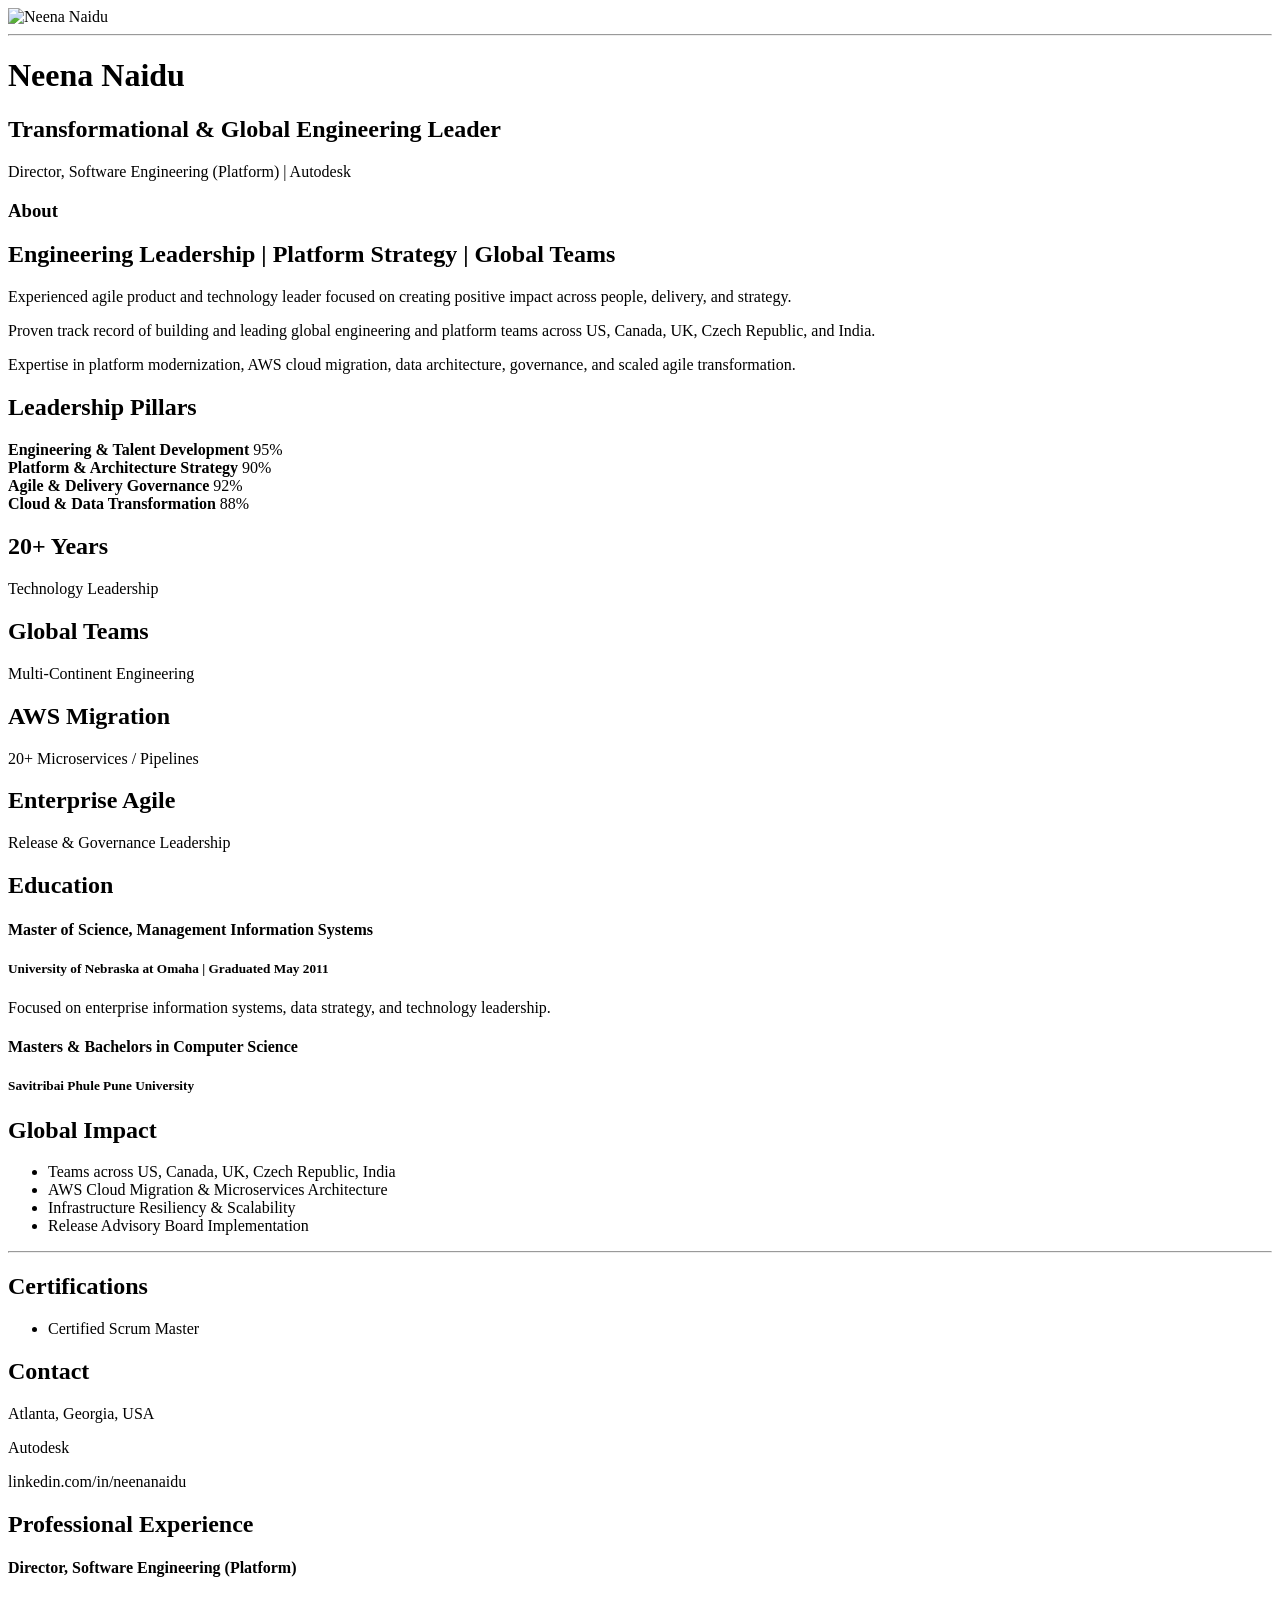
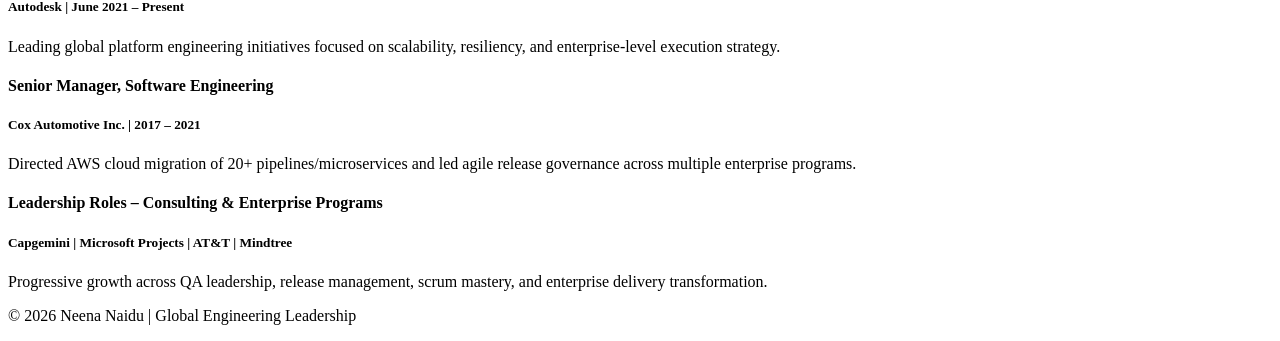
==== index.html @ 9b81325f "Update index.html" ====
<!DOCTYPE html>
<html lang="en">

<head>
    <meta charset="utf-8">
    <title>Neena Naidu | Global Engineering Leader</title>
    <meta http-equiv="X-UA-Compatible" content="IE=Edge">
    <meta name="viewport" content="width=device-width, initial-scale=1">
    <meta name="description" content="Neena Naidu - Transformational & Global Engineering Leader">

    <!-- CSS -->
    <link rel="stylesheet" href="css/bootstrap.min.css">
    <link rel="stylesheet" href="css/font-awesome.min.css">
    <link rel="stylesheet" href="css/templatemo-blue.css">
</head>

<body data-spy="scroll" data-target=".navbar-collapse">

    <!-- Header -->
    <header>
        <div class="container">
            <div class="row">
                <div class="col-md-12 text-center">
                    <img src="images/NeenaNaidu.jpeg" style="width: 20%;" class="img-responsive img-circle tm-border" alt="Neena Naidu">
                    <hr>
                    <h1 class="tm-title bold shadow">Neena Naidu</h1>
                    <h2 class="white bold shadow">Transformational & Global Engineering Leader</h2>
                    <p class="white">Director, Software Engineering (Platform) | Autodesk</p>
                </div>
            </div>
        </div>
    </header>

    <!-- About & Core Strength -->
    <section class="container">
        <div class="row">
            <div class="col-md-6">
                <div class="about">
                    <h3 class="accent">About</h3>
                    <h2>Engineering Leadership | Platform Strategy | Global Teams</h2>
                    <p>Experienced agile product and technology leader focused on creating positive impact across people, delivery, and strategy.</p>
                    <p>Proven track record of building and leading global engineering and platform teams across US, Canada, UK, Czech Republic, and India.</p>
                    <p>Expertise in platform modernization, AWS cloud migration, data architecture, governance, and scaled agile transformation.</p>
                </div>
            </div>

            <div class="col-md-6">
                <div class="skills">
                    <h2 class="white">Leadership Pillars</h2>

                    <strong>Engineering & Talent Development</strong>
                    <span class="pull-right">95%</span>
                    <div class="progress">
                        <div class="progress-bar progress-bar-primary" style="width:95%;"></div>
                    </div>

                    <strong>Platform & Architecture Strategy</strong>
                    <span class="pull-right">90%</span>
                    <div class="progress">
                        <div class="progress-bar progress-bar-primary" style="width:90%;"></div>
                    </div>

                    <strong>Agile & Delivery Governance</strong>
                    <span class="pull-right">92%</span>
                    <div class="progress">
                        <div class="progress-bar progress-bar-primary" style="width:92%;"></div>
                    </div>

                    <strong>Cloud & Data Transformation</strong>
                    <span class="pull-right">88%</span>
                    <div class="progress">
                        <div class="progress-bar progress-bar-primary" style="width:88%;"></div>
                    </div>
                </div>
            </div>
        </div>
    </section>

    <!-- Career Highlights -->
    <section class="container">
        <div class="row text-center">
            <div class="col-md-3">
                <h2 class="white">20+ Years</h2>
                <p>Technology Leadership</p>
            </div>
            <div class="col-md-3">
                <h2 class="white">Global Teams</h2>
                <p>Multi-Continent Engineering</p>
            </div>
            <div class="col-md-3">
                <h2 class="white">AWS Migration</h2>
                <p>20+ Microservices / Pipelines</p>
            </div>
            <div class="col-md-3">
                <h2 class="white">Enterprise Agile</h2>
                <p>Release & Governance Leadership</p>
            </div>
        </div>
    </section>

    <!-- Education & Impact -->
    <section class="container">
        <div class="row">
            <div class="col-md-8">
                <div class="education">
                    <h2 class="white">Education</h2>

                    <div class="education-content">
                        <h4 class="education-title accent">Master of Science, Management Information Systems</h4>
                        <h5>University of Nebraska at Omaha | Graduated May 2011</h5>
                        <p>Focused on enterprise information systems, data strategy, and technology leadership.</p>
                    </div>

                    <div class="education-content">
                        <h4 class="education-title accent">Masters & Bachelors in Computer Science</h4>
                        <h5>Savitribai Phule Pune University</h5>
                    </div>
                </div>
            </div>

            <div class="col-md-4">
                <div class="languages">
                    <h2>Global Impact</h2>
                    <ul>
                        <li>Teams across US, Canada, UK, Czech Republic, India</li>
                        <li>AWS Cloud Migration & Microservices Architecture</li>
                        <li>Infrastructure Resiliency & Scalability</li>
                        <li>Release Advisory Board Implementation</li>
                    </ul>

                    <hr>

                    <h2>Certifications</h2>
                    <ul>
                        <li>Certified Scrum Master</li>
                    </ul>
                </div>
            </div>
        </div>
    </section>

    <!-- Experience -->
    <section class="container">
        <div class="row">
            <div class="col-md-4">
                <div class="contact">
                    <h2>Contact</h2>
                    <p><i class="fa fa-map-marker"></i> Atlanta, Georgia, USA</p>
                    <p><i class="fa fa-building"></i> Autodesk</p>
                    <p><i class="fa fa-linkedin"></i> linkedin.com/in/neenanaidu</p>
                </div>
            </div>

            <div class="col-md-8">
                <div class="experience">
                    <h2 class="white">Professional Experience</h2>

                    <div class="experience-content">
                        <h4 class="accent">Director, Software Engineering (Platform)</h4>
                        <h5>Autodesk | June 2021 – Present</h5>
                        <p>Leading global platform engineering initiatives focused on scalability, resiliency, and enterprise-level execution strategy.</p>
                    </div>

                    <div class="experience-content">
                        <h4 class="accent">Senior Manager, Software Engineering</h4>
                        <h5>Cox Automotive Inc. | 2017 – 2021</h5>
                        <p>Directed AWS cloud migration of 20+ pipelines/microservices and led agile release governance across multiple enterprise programs.</p>
                    </div>

                    <div class="experience-content">
                        <h4 class="accent">Leadership Roles – Consulting & Enterprise Programs</h4>
                        <h5>Capgemini | Microsoft Projects | AT&T | Mindtree</h5>
                        <p>Progressive growth across QA leadership, release management, scrum mastery, and enterprise delivery transformation.</p>
                    </div>
                </div>
            </div>
        </div>
    </section>

    <!-- Footer -->
    <footer>
        <div class="container text-center">
            <p>© 2026 Neena Naidu | Global Engineering Leadership</p>
        </div>
    </footer>

    <!-- JS -->
    <script src="js/jquery.js"></script>
    <script src="js/bootstrap.min.js"></script>
    <script src="js/jquery.backstretch.min.js"></script>
    <script src="js/custom.js"></script>

</body>
<!-- Google tag (gtag.js) -->
<script async src="https://www.googletagmanager.com/gtag/js?id=G-DVEW1611LX"></script>
<script>
  window.dataLayer = window.dataLayer || [];
  function gtag(){dataLayer.push(arguments);}
  gtag('js', new Date());

  gtag('config', 'G-DVEW1611LX');
</script>
</html>
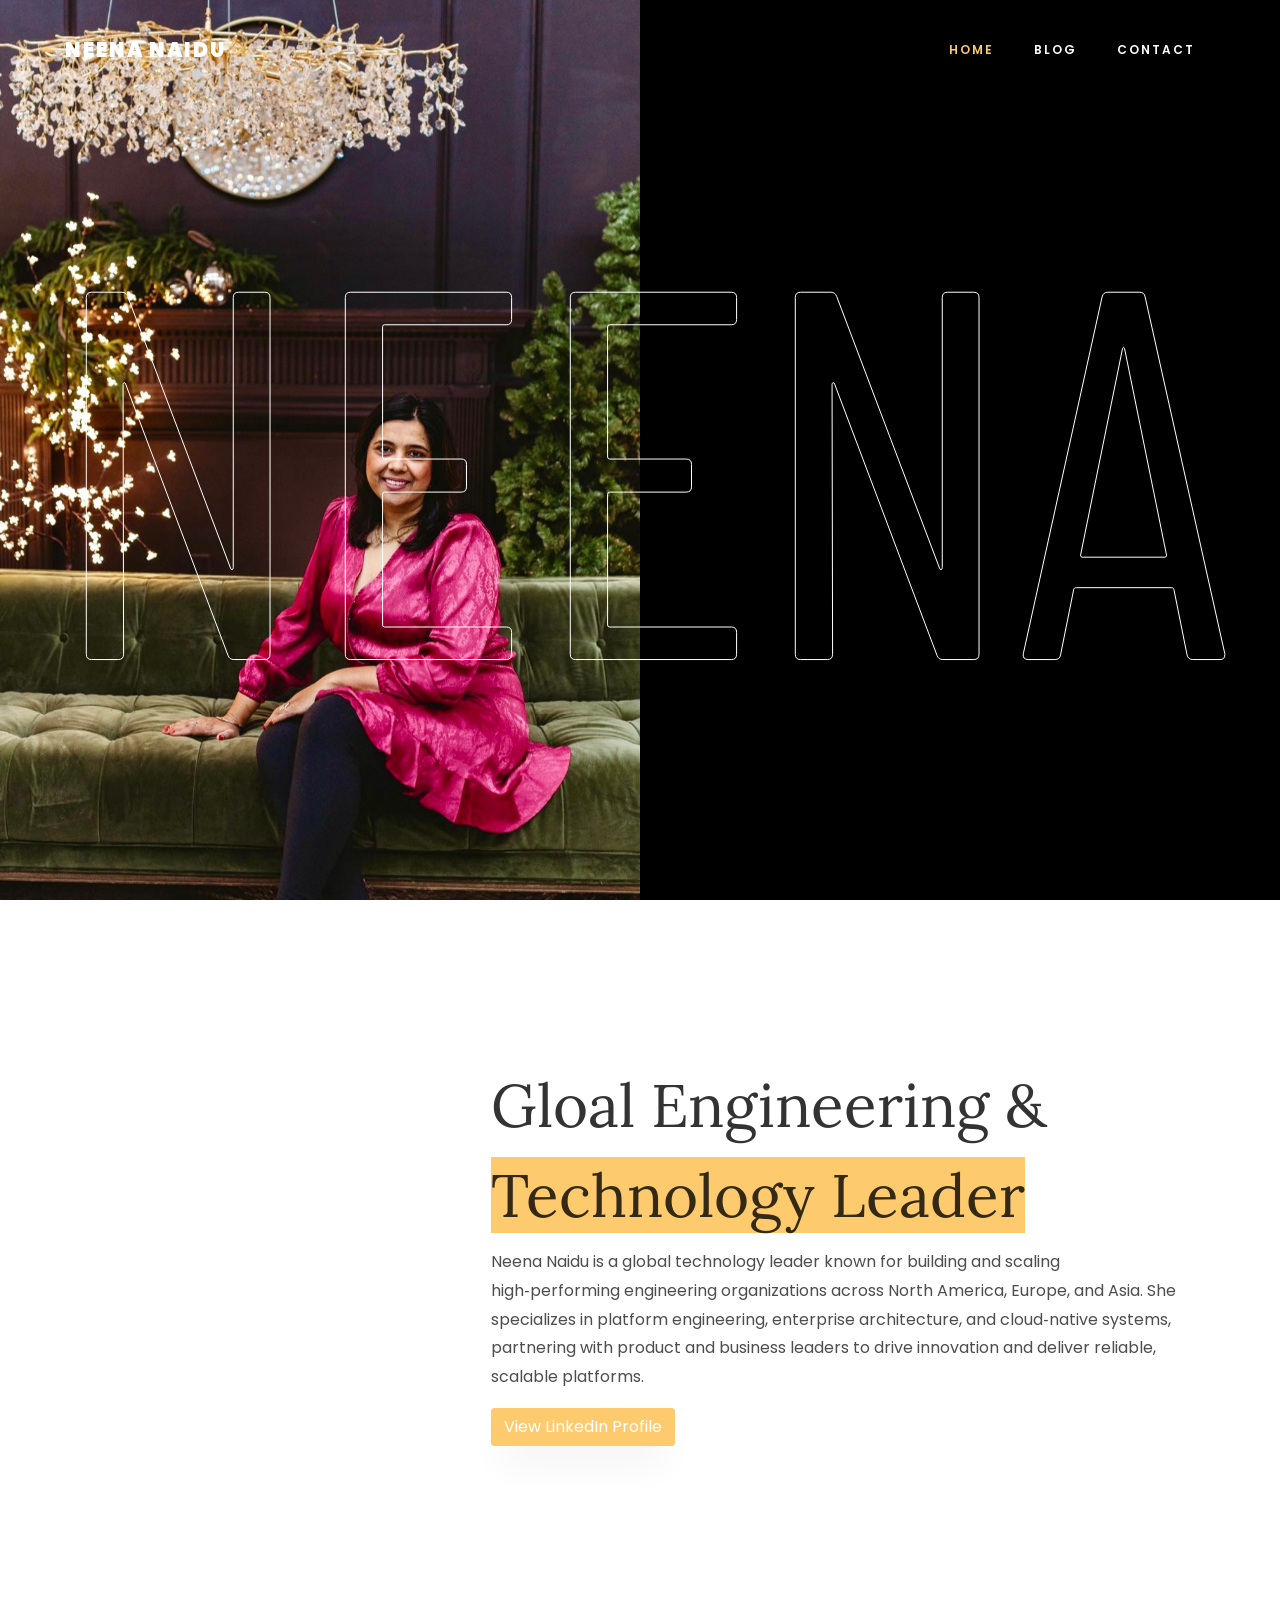
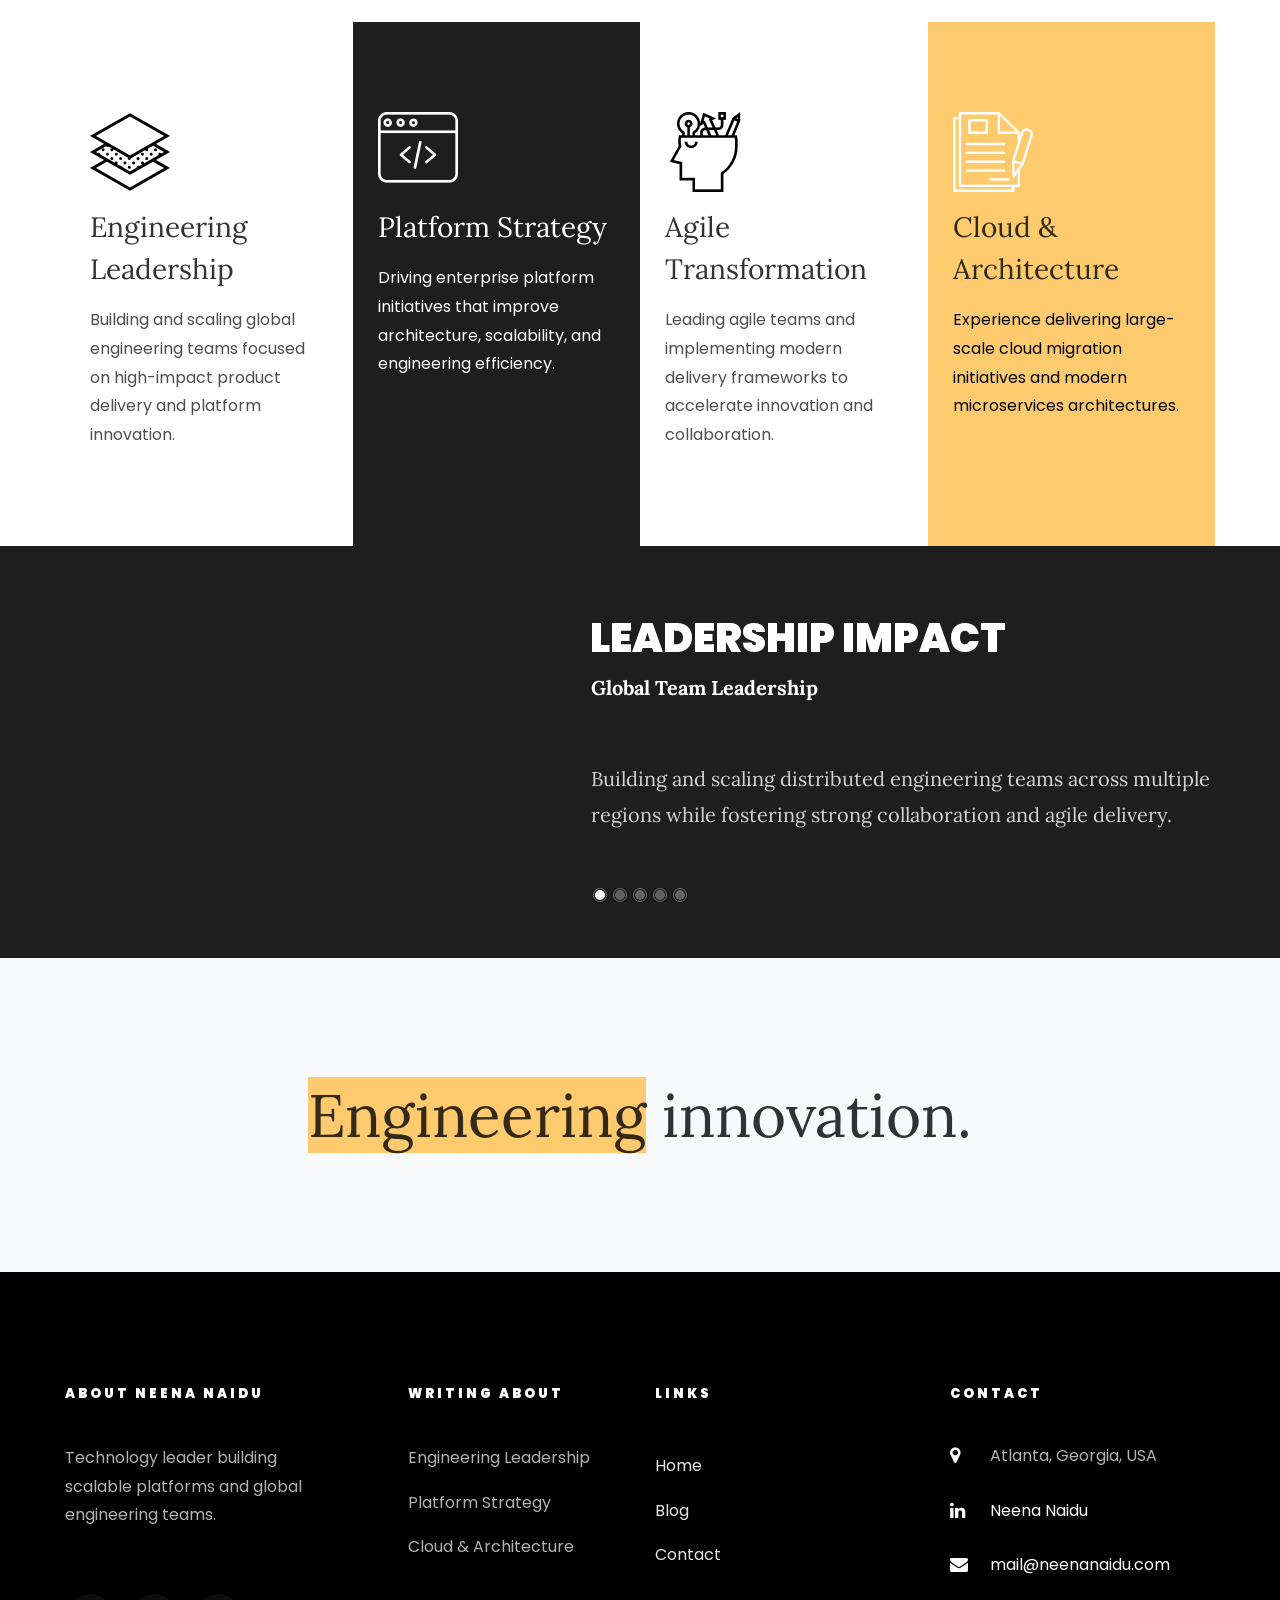
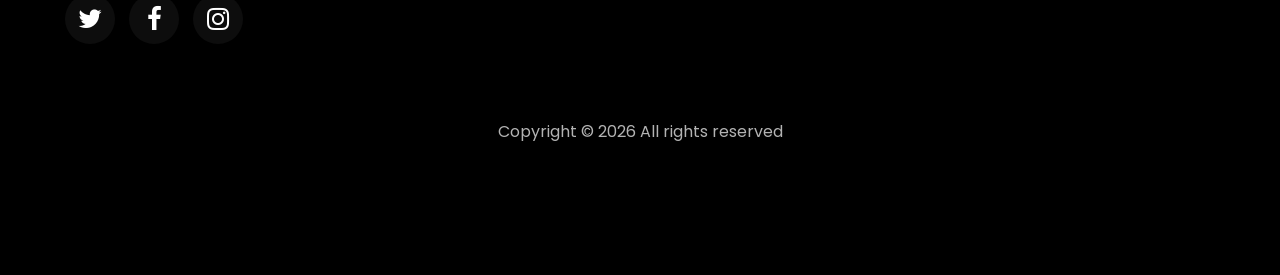
==== commit 7c5b88fd: "Commit" ====
--- a/index.html
+++ b/index.html
@@ -1,203 +1,369 @@
-<!DOCTYPE html>
-<html lang="en">
-
-<head>
-    <meta charset="utf-8">
-    <title>Neena Naidu | Global Engineering Leader</title>
-    <meta http-equiv="X-UA-Compatible" content="IE=Edge">
-    <meta name="viewport" content="width=device-width, initial-scale=1">
-    <meta name="description" content="Neena Naidu - Transformational & Global Engineering Leader">
-
-    <!-- CSS -->
-    <link rel="stylesheet" href="css/bootstrap.min.css">
-    <link rel="stylesheet" href="css/font-awesome.min.css">
-    <link rel="stylesheet" href="css/templatemo-blue.css">
-</head>
-
-<body data-spy="scroll" data-target=".navbar-collapse">
-
-    <!-- Header -->
-    <header>
-        <div class="container">
-            <div class="row">
-                <div class="col-md-12 text-center">
-                    <img src="images/NeenaNaidu.jpeg" style="width: 20%;" class="img-responsive img-circle tm-border" alt="Neena Naidu">
-                    <hr>
-                    <h1 class="tm-title bold shadow">Neena Naidu</h1>
-                    <h2 class="white bold shadow">Transformational & Global Engineering Leader</h2>
-                    <p class="white">Director, Software Engineering (Platform) | Autodesk</p>
-                </div>
-            </div>
-        </div>
-    </header>
-
-    <!-- About & Core Strength -->
-    <section class="container">
-        <div class="row">
-            <div class="col-md-6">
-                <div class="about">
-                    <h3 class="accent">About</h3>
-                    <h2>Engineering Leadership | Platform Strategy | Global Teams</h2>
-                    <p>Experienced agile product and technology leader focused on creating positive impact across people, delivery, and strategy.</p>
-                    <p>Proven track record of building and leading global engineering and platform teams across US, Canada, UK, Czech Republic, and India.</p>
-                    <p>Expertise in platform modernization, AWS cloud migration, data architecture, governance, and scaled agile transformation.</p>
-                </div>
-            </div>
-
-            <div class="col-md-6">
-                <div class="skills">
-                    <h2 class="white">Leadership Pillars</h2>
-
-                    <strong>Engineering & Talent Development</strong>
-                    <span class="pull-right">95%</span>
-                    <div class="progress">
-                        <div class="progress-bar progress-bar-primary" style="width:95%;"></div>
-                    </div>
-
-                    <strong>Platform & Architecture Strategy</strong>
-                    <span class="pull-right">90%</span>
-                    <div class="progress">
-                        <div class="progress-bar progress-bar-primary" style="width:90%;"></div>
-                    </div>
-
-                    <strong>Agile & Delivery Governance</strong>
-                    <span class="pull-right">92%</span>
-                    <div class="progress">
-                        <div class="progress-bar progress-bar-primary" style="width:92%;"></div>
-                    </div>
-
-                    <strong>Cloud & Data Transformation</strong>
-                    <span class="pull-right">88%</span>
-                    <div class="progress">
-                        <div class="progress-bar progress-bar-primary" style="width:88%;"></div>
-                    </div>
-                </div>
-            </div>
-        </div>
-    </section>
-
-    <!-- Career Highlights -->
-    <section class="container">
-        <div class="row text-center">
-            <div class="col-md-3">
-                <h2 class="white">20+ Years</h2>
-                <p>Technology Leadership</p>
-            </div>
-            <div class="col-md-3">
-                <h2 class="white">Global Teams</h2>
-                <p>Multi-Continent Engineering</p>
-            </div>
-            <div class="col-md-3">
-                <h2 class="white">AWS Migration</h2>
-                <p>20+ Microservices / Pipelines</p>
-            </div>
-            <div class="col-md-3">
-                <h2 class="white">Enterprise Agile</h2>
-                <p>Release & Governance Leadership</p>
-            </div>
-        </div>
-    </section>
-
-    <!-- Education & Impact -->
-    <section class="container">
-        <div class="row">
-            <div class="col-md-8">
-                <div class="education">
-                    <h2 class="white">Education</h2>
-
-                    <div class="education-content">
-                        <h4 class="education-title accent">Master of Science, Management Information Systems</h4>
-                        <h5>University of Nebraska at Omaha | Graduated May 2011</h5>
-                        <p>Focused on enterprise information systems, data strategy, and technology leadership.</p>
-                    </div>
-
-                    <div class="education-content">
-                        <h4 class="education-title accent">Masters & Bachelors in Computer Science</h4>
-                        <h5>Savitribai Phule Pune University</h5>
-                    </div>
-                </div>
-            </div>
-
-            <div class="col-md-4">
-                <div class="languages">
-                    <h2>Global Impact</h2>
-                    <ul>
-                        <li>Teams across US, Canada, UK, Czech Republic, India</li>
-                        <li>AWS Cloud Migration & Microservices Architecture</li>
-                        <li>Infrastructure Resiliency & Scalability</li>
-                        <li>Release Advisory Board Implementation</li>
-                    </ul>
-
-                    <hr>
-
-                    <h2>Certifications</h2>
-                    <ul>
-                        <li>Certified Scrum Master</li>
-                    </ul>
-                </div>
-            </div>
-        </div>
-    </section>
-
-    <!-- Experience -->
-    <section class="container">
-        <div class="row">
-            <div class="col-md-4">
-                <div class="contact">
-                    <h2>Contact</h2>
-                    <p><i class="fa fa-map-marker"></i> Atlanta, Georgia, USA</p>
-                    <p><i class="fa fa-building"></i> Autodesk</p>
-                    <p><i class="fa fa-linkedin"></i> linkedin.com/in/neenanaidu</p>
-                </div>
-            </div>
-
-            <div class="col-md-8">
-                <div class="experience">
-                    <h2 class="white">Professional Experience</h2>
-
-                    <div class="experience-content">
-                        <h4 class="accent">Director, Software Engineering (Platform)</h4>
-                        <h5>Autodesk | June 2021 – Present</h5>
-                        <p>Leading global platform engineering initiatives focused on scalability, resiliency, and enterprise-level execution strategy.</p>
-                    </div>
-
-                    <div class="experience-content">
-                        <h4 class="accent">Senior Manager, Software Engineering</h4>
-                        <h5>Cox Automotive Inc. | 2017 – 2021</h5>
-                        <p>Directed AWS cloud migration of 20+ pipelines/microservices and led agile release governance across multiple enterprise programs.</p>
-                    </div>
-
-                    <div class="experience-content">
-                        <h4 class="accent">Leadership Roles – Consulting & Enterprise Programs</h4>
-                        <h5>Capgemini | Microsoft Projects | AT&T | Mindtree</h5>
-                        <p>Progressive growth across QA leadership, release management, scrum mastery, and enterprise delivery transformation.</p>
-                    </div>
-                </div>
-            </div>
-        </div>
-    </section>
-
-    <!-- Footer -->
-    <footer>
-        <div class="container text-center">
-            <p>© 2026 Neena Naidu | Global Engineering Leadership</p>
-        </div>
-    </footer>
-
-    <!-- JS -->
-    <script src="js/jquery.js"></script>
-    <script src="js/bootstrap.min.js"></script>
-    <script src="js/jquery.backstretch.min.js"></script>
-    <script src="js/custom.js"></script>
-
-</body>
-<!-- Google tag (gtag.js) -->
-<script async src="https://www.googletagmanager.com/gtag/js?id=G-DVEW1611LX"></script>
-<script>
-  window.dataLayer = window.dataLayer || [];
-  function gtag(){dataLayer.push(arguments);}
-  gtag('js', new Date());
-
-  gtag('config', 'G-DVEW1611LX');
-</script>
+<!DOCTYPE html>
+<html lang="en">
+
+<head>
+	<title>Neena Naidu | Global Engineering Leader</title>
+	<meta charset="utf-8">
+	<meta name="viewport" content="width=device-width, initial-scale=1, shrink-to-fit=no">
+
+	<link href="https://fonts.googleapis.com/css?family=Poppins:100,200,300,400,500,600,700,800,900" rel="stylesheet">
+	<link href="https://fonts.googleapis.com/css?family=Barlow+Condensed:900&display=swap" rel="stylesheet">
+	<link href="https://fonts.googleapis.com/css?family=Lora:400,400i,700,700i&display=swap" rel="stylesheet">
+
+	<link rel="stylesheet" href="css/open-iconic-bootstrap.min.css">
+	<link rel="stylesheet" href="css/animate.css">
+
+	<link rel="stylesheet" href="css/owl.carousel.min.css">
+	<link rel="stylesheet" href="css/owl.theme.default.min.css">
+	<link rel="stylesheet" href="css/magnific-popup.css">
+
+	<link rel="stylesheet" href="css/aos.css">
+
+	<link rel="stylesheet" href="css/ionicons.min.css">
+
+	<link rel="stylesheet" href="css/bootstrap-datepicker.css">
+	<link rel="stylesheet" href="css/jquery.timepicker.css">
+
+
+	<link rel="stylesheet" href="css/flaticon.css">
+	<link rel="stylesheet" href="css/icomoon.css">
+	<link rel="stylesheet" href="css/style.css">
+</head>
+
+<body>
+	<nav class="navbar navbar-expand-lg navbar-dark ftco_navbar bg-dark ftco-navbar-light" id="ftco-navbar">
+		<div class="container">
+			<a class="navbar-brand" href="index.html">Neena Naidu</a>
+			<button class="navbar-toggler" type="button" data-toggle="collapse" data-target="#ftco-nav"
+				aria-controls="ftco-nav" aria-expanded="false" aria-label="Toggle navigation">
+				<span class="oi oi-menu"></span> Menu
+			</button>
+
+			<div class="collapse navbar-collapse" id="ftco-nav">
+				<ul class="navbar-nav ml-auto">
+					<li class="nav-item active"><a href="index.html" class="nav-link">Home</a></li>
+					<li class="nav-item"><a href="blog.html" class="nav-link">Blog</a></li>
+					<li class="nav-item"><a href="contact.html" class="nav-link">Contact</a></li>
+				</ul>
+			</div>
+		</div>
+	</nav>
+	<!-- END nav -->
+
+
+	 <section id="home-section" class="hero">
+    	<h1 class="vr text-center">Neena</h1>
+		  <div class="js-fullheight home-wrap d-flex">
+		  	<div class="half order-md-last"></div>
+		  	<div class="half">
+			  	<div class="home-slider owl-carousel">
+			      <div class="slider-item js-fullheight">
+			      	<div class="overlay"></div>
+			        <div class="container-fluid p-0">
+			          <div class="row d-md-flex no-gutters slider-text js-fullheight align-items-center justify-content-end" data-scrollax-parent="true">
+			          	<div class="one-third img js-fullheight" style="background-image:url(images/bg_1.jpg);">
+			          	</div>
+			        	</div>
+			        </div>
+			      </div>
+
+			      <div class="slider-item js-fullheight">
+			      	<div class="overlay"></div>
+			        <div class="container-fluid p-0">
+			          <div class="row d-flex no-gutters slider-text js-fullheight align-items-center justify-content-end" data-scrollax-parent="true">
+			          	<div class="one-third img js-fullheight" style="background-image:url(images/bg_2.jpg);">
+			          		<div class="overlay"></div>
+			          	</div>
+			        	</div>
+			        </div>
+			      </div>
+			    </div>
+			  </div>
+	    </div>
+    </section>
+
+
+
+	<section class="ftco-section ftco-intro">
+		<div class="container">
+			<div class="row justify-content-end">
+				<div class="col-md-4 d-flex">
+					<div class="img" style="background-image: url('images/bg_2.jpg')"></div>
+				</div>
+				<div class="col-md-8 py-md-5 pt-4 p-md-5">
+					<h2>Gloal Engineering &amp;<span> Technology Leader</span></h2>
+					<p>Neena Naidu is a global technology leader known for building and scaling high‑performing
+						engineering organizations across North America, Europe, and Asia. She specializes in platform
+						engineering, enterprise architecture, and cloud‑native systems, partnering with product and
+						business leaders to drive innovation and deliver reliable, scalable platforms.</p>
+					<p><a href="https://www.linkedin.com/in/neena-naidu" target="_blank" class="btn btn-primary">View
+							LinkedIn Profile</a></p>
+				</div>
+			</div>
+		</div>
+	</section>
+
+	<section class="services-section py-5 py-md-0">
+		<div class="container">
+			<div class="row no-gutters d-flex">
+				<div class="col-md-6 col-lg-3 d-flex align-self-stretch ftco-animate">
+					<div class="media block-6 services d-block">
+						<div class="icon"><span class="flaticon-layers"></span></div>
+						<div class="media-body">
+							<h3 class="heading mb-3">Engineering Leadership</h3>
+							<p>
+								Building and scaling global engineering teams focused on high-impact
+								product delivery and platform innovation.
+							</p>
+						</div>
+					</div>
+				</div>
+				<div class="col-md-6 col-lg-3 d-flex align-self-stretch ftco-animate">
+					<div class="media block-6 services active d-block">
+						<div class="icon"><span class="flaticon-web-programming"></span></div>
+						<div class="media-body">
+							<h3 class="heading mb-3">Platform Strategy</h3>
+							<p>
+								Driving enterprise platform initiatives that improve architecture,
+								scalability, and engineering efficiency.
+							</p>
+						</div>
+					</div>
+				</div>
+				<div class="col-md-6 col-lg-3 d-flex align-self-stretch ftco-animate">
+					<div class="media block-6 services d-block">
+						<div class="icon"><span class="flaticon-idea"></span></div>
+						<div class="media-body">
+							<h3 class="heading mb-3">Agile Transformation</h3>
+							<p>
+								Leading agile teams and implementing modern delivery frameworks
+								to accelerate innovation and collaboration.
+							</p>
+						</div>
+					</div>
+				</div>
+				<div class="col-md-6 col-lg-3 d-flex align-self-stretch ftco-animate">
+					<div class="media block-6 services active-2 d-block">
+						<div class="icon"><span class="flaticon-contract"></span></div>
+						<div class="media-body">
+							<h3 class="heading mb-3">Cloud & Architecture</h3>
+							<p>
+								Experience delivering large-scale cloud migration initiatives and
+								modern microservices architectures.
+							</p>
+						</div>
+					</div>
+				</div>
+			</div>
+		</div>
+	</section>
+
+	<section class="testimony-section">
+		<div class="container">
+			<div class="row ftco-animate justify-content-center">
+				<div class="col-md-5 d-flex">
+					<div class="testimony-img" style="background-image: url(images/bg_2.jpg);"></div>
+				</div>
+				<div class="col-md-7 py-5 pl-md-5">
+					<div class="heading-section heading-section-white pt-4 ftco-animate">
+						<h2 class="mb-0">Leadership Impact</h2>
+					</div>
+					<div class="carousel-testimony owl-carousel ftco-owl">
+						<div class="item">
+							<div class="testimony-wrap pb-4">
+								<div class="d-flex">
+									<p style="padding-top: 2%;" class="name">Global Team Leadership</p>
+								</div>
+								<div class="text">
+									<p class="mb-4">Building and scaling distributed engineering teams across multiple
+										regions while fostering strong collaboration and agile delivery.
+									</p>
+								</div>
+							</div>
+						</div>
+						<div class="item">
+							<div class="testimony-wrap pb-4">
+								<div class="testimony-wrap pb-4">
+									<div class="d-flex">
+										<p style="padding-top: 2%;" class="name">Cloud & Platform Modernization</p>
+									</div>
+									<div class="text">
+										<p class="mb-4">Leading cloud migration and microservices initiatives that
+											improve scalability, resilience, and engineering efficiency.
+										</p>
+									</div>
+								</div>
+							</div>
+						</div>
+						<div class="item">
+							<div class="testimony-wrap pb-4">
+								<div class="testimony-wrap pb-4">
+									<div class="d-flex">
+										<p style="padding-top: 2%;" class="name">Engineering Process Transformation
+										</p>
+									</div>
+									<div class="text">
+										<p class="mb-4">Implementing modern delivery practices and operational
+											improvements that enhance release reliability and team productivity.
+
+
+										</p>
+									</div>
+								</div>
+							</div>
+						</div>
+						<div class="item">
+							<div class="testimony-wrap pb-4">
+								<div class="testimony-wrap pb-4">
+									<div class="d-flex">
+										<p style="padding-top: 2%;" class="name">Global Team Leadership</p>
+									</div>
+									<div class="text">
+										<p class="mb-4">Building and scaling distributed engineering teams across
+											multiple
+											regions while fostering strong collaboration and agile delivery.
+										</p>
+									</div>
+								</div>
+							</div>
+						</div>
+						<div class="item">
+							<div class="testimony-wrap pb-4">
+								<div class="testimony-wrap pb-4">
+									<div class="d-flex">
+										<p style="padding-top: 2%;" class="name">Mentorship & Talent Development
+										</p>
+									</div>
+									<div class="text">
+										<p class="mb-4">Growing engineering leaders and creating communities of practice
+											that strengthen collaboration and knowledge sharing.
+
+
+										</p>
+									</div>
+								</div>
+							</div>
+						</div>
+					</div>
+				</div>
+			</div>
+		</div>
+	</section>
+
+	<section class="ftco-section ftco-intro bg-light">
+		<div class="container">
+			<div class="row justify-content-center">
+				<div class="col-md-10 text-center">
+					<h2 class="mb-0 font-primary"><span class="number">Engineering</span> innovation.</h2>
+				</div>
+			</div>
+		</div>
+	</section>
+	 <footer class="ftco-footer ftco-section">
+    <div class="container">
+      <div class="row mb-5">
+        <div class="col-md">
+          <div class="ftco-footer-widget mb-4">
+            <h2 class="ftco-heading-2">About Neena Naidu</h2>
+            <p>
+              Technology leader building scalable platforms and global engineering teams.
+
+            </p>
+            <ul class="ftco-footer-social list-unstyled float-md-left float-lft mt-5">
+              <li class="ftco-animate"><a href="https://twitter.com/neenanaidu" target="_blank" rel="noopener"
+                  aria-label="Twitter profile"><span class="icon-twitter"></span></a>
+              </li>
+              <li class="ftco-animate"><a href="https://www.facebook.com/NeensNaidu" target="_blank" rel="noopener"
+                  aria-label="Facebook profile"><span class="icon-facebook"></span></a></li>
+              <li class="ftco-animate"><a href="https://www.instagram.com/NeensNaidu/" target="_blank" rel="noopener"
+                  aria-label="Instagram profile"><span class="icon-instagram">
+                  </span></a></li>
+            </ul>
+          </div>
+        </div>
+        <div class="col-md">
+          <div class="ftco-footer-widget mb-4 ml-md-5">
+            <h2 class="ftco-heading-2">Writing About</h2>
+            <ul class="list-unstyled">
+              <li>
+                <p>Engineering Leadership</p>
+              </li>
+              <li>
+                <p>Platform Strategy</p>
+              </li>
+              <li>
+                <p>Cloud & Architecture</p>
+              </li>
+            </ul>
+          </div>
+        </div>
+
+        <div class="col-md">
+          <div class="ftco-footer-widget mb-4">
+            <h2 class="ftco-heading-2">Links</h2>
+            <ul class="list-unstyled">
+              <li><a href="index.html" class="py-2 d-block">Home</a></li>
+              <li><a href="blog.html" class="py-2 d-block">Blog</a></li>
+              <li><a href="contact.html" class="py-2 d-block">Contact</a></li>
+            </ul>
+          </div>
+        </div>
+
+        <div class="col-md">
+          <div class="ftco-footer-widget mb-4">
+            <h2 class="ftco-heading-2">Contact</h2>
+            <div class="block-23 mb-3">
+              <ul>
+                <li><span class="icon icon-map-marker"></span>
+                  <address class="text">
+                    <p>Atlanta, Georgia,
+                      USA</p>
+                  </address>
+                </li>
+                <li><a href="https://www.linkedin.com/in/neenanaidu/" target="_blank" rel="noopener"><span
+                      class="icon icon-linkedin"></span><span class="text">Neena
+                      Naidu</span></a></li>
+                <li><a href="mailto:mail@neenanaidu.com"><span class="icon icon-envelope"></span><span
+                      class="text">mail@neenanaidu.com</span></a></li>
+              </ul>
+            </div>
+          </div>
+        </div>
+      </div>
+      <div class="row">
+        <div class="col-md-12 text-center">
+
+          <p>
+            Copyright &copy;
+            <script>document.write(new Date().getFullYear());</script> All rights reserved
+          </p>
+        </div>
+      </div>
+    </div>
+  </footer>
+
+	<!-- loader -->
+	<div id="ftco-loader" class="show fullscreen"><svg class="circular" width="48px" height="48px">
+			<circle class="path-bg" cx="24" cy="24" r="22" fill="none" stroke-width="4" stroke="#eeeeee" />
+			<circle class="path" cx="24" cy="24" r="22" fill="none" stroke-width="4" stroke-miterlimit="10"
+				stroke="#F96D00" />
+		</svg></div>
+
+
+	<script src="js/jquery.min.js"></script>
+	<script src="js/jquery-migrate-3.0.1.min.js"></script>
+	<script src="js/popper.min.js"></script>
+	<script src="js/bootstrap.min.js"></script>
+	<script src="js/jquery.easing.1.3.js"></script>
+	<script src="js/jquery.waypoints.min.js"></script>
+	<script src="js/jquery.stellar.min.js"></script>
+	<script src="js/owl.carousel.min.js"></script>
+	<script src="js/jquery.magnific-popup.min.js"></script>
+	<script src="js/aos.js"></script>
+	<script src="js/jquery.animateNumber.min.js"></script>
+	<script src="js/scrollax.min.js"></script>
+	<script src="js/main.js"></script>
+
+</body>
+
 </html>
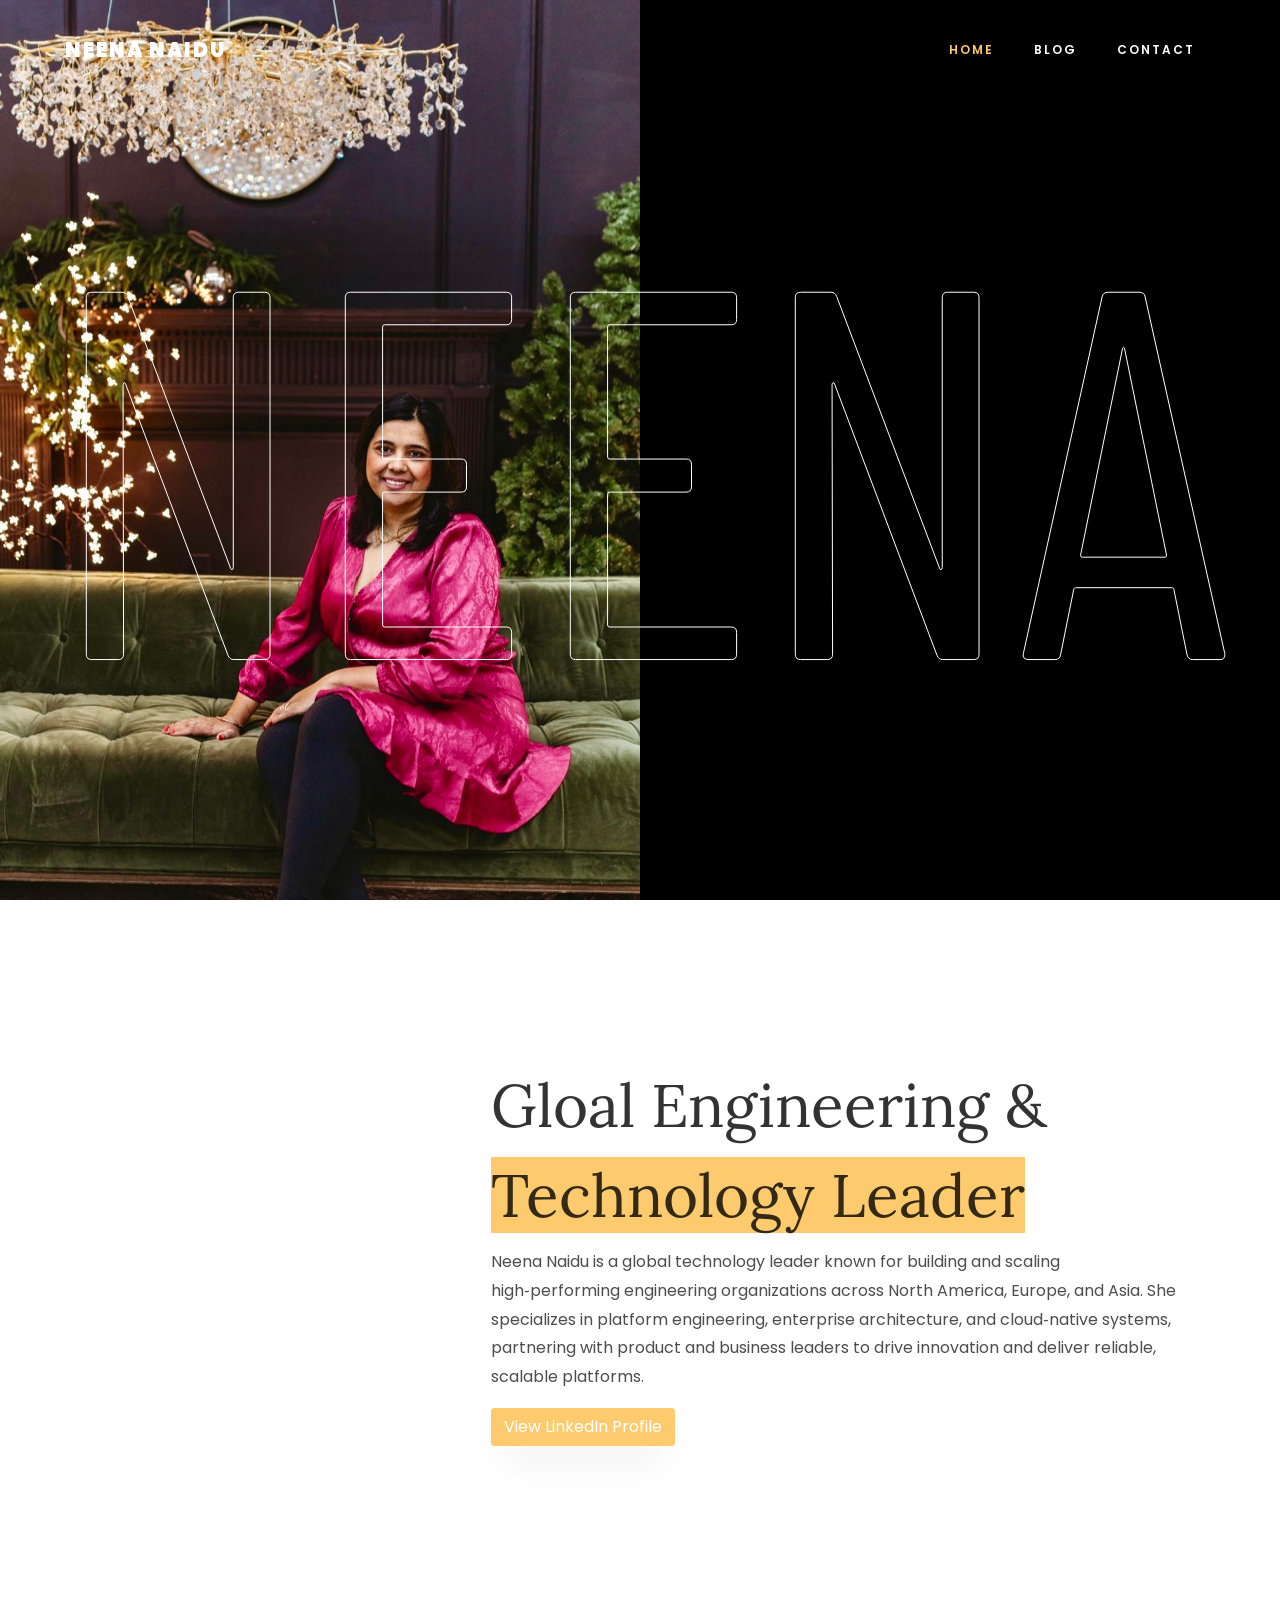
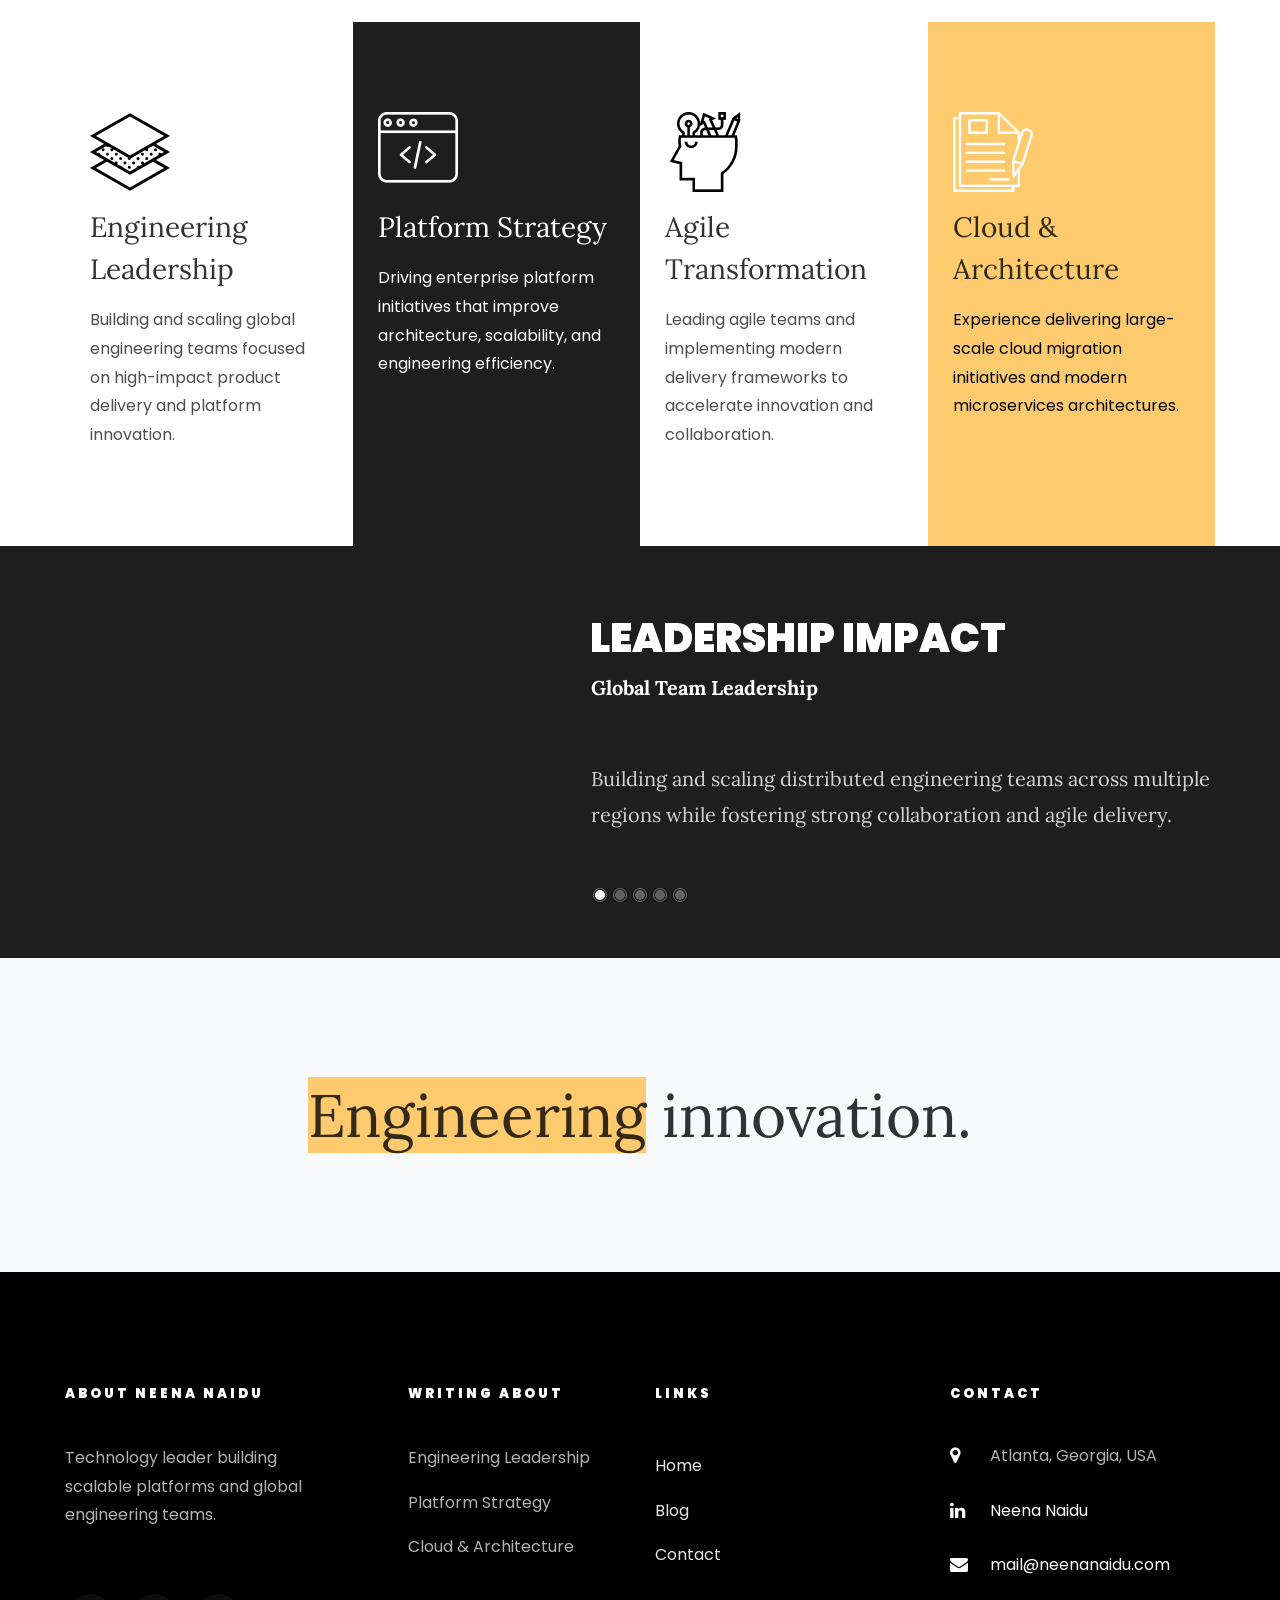
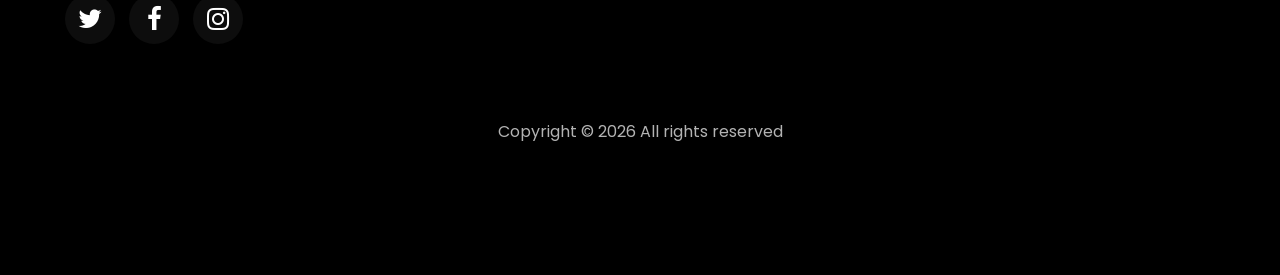
==== commit 678dbb96: "Commit" ====
--- a/index.html
+++ b/index.html
@@ -5,6 +5,51 @@
 	<title>Neena Naidu | Global Engineering Leader</title>
 	<meta charset="utf-8">
 	<meta name="viewport" content="width=device-width, initial-scale=1, shrink-to-fit=no">
+
+	<!-- SEO Meta Tags -->
+	<meta name="description"
+		content="Discover the professional journey of Neena Naidu, a global engineering leader driving innovation, building high-performing tech teams, and creating scalable solutions across industries. Stay updated on her insights, projects, and leadership impact.">
+	<meta name="keywords"
+		content="Neena Naidu, Engineering Leadership, Technology Executive, Global Tech Platforms, Innovation, Software Engineering, Product Development, Strategic Leadership, Tech Insights, Women in Tech, Engineering Strategy">
+	<meta name="author" content="Neena Naidu">
+
+	<!-- Open Graph Meta Tags (For Facebook, LinkedIn, etc.) -->
+	<meta property="og:title" content="Neena Naidu - Global Engineering Leader">
+	<meta property="og:description"
+		content="Follow Neena Naidu to explore her leadership in technology, innovative projects, and insights from a global engineering perspective.">
+	<meta property="og:image" content="https://www.neenanaidu.com/images/cover.png">
+	<meta property="og:image:width" content="1200">
+	<meta property="og:image:height" content="630">
+	<meta property="og:type" content="website">
+	<meta property="og:url" content="https://www.neenanaidu.com">
+	<meta property="og:site_name" content="Neena Naidu">
+	<meta property="og:locale" content="en_US">
+
+	<!-- Twitter Meta Tags -->
+	<meta name="twitter:card" content="summary_large_image">
+	<meta name="twitter:title" content="Neena Naidu - Global Engineering Leader">
+	<meta name="twitter:description"
+		content="Stay updated with Neena Naidu's insights, global tech leadership, and innovations shaping the future of engineering.">
+	<meta name="twitter:image" content="https://www.neenanaidu.com/images/cover.png">
+
+	<!-- Robots Meta Tag -->
+	<meta name="robots" content="index, follow">
+
+	<!-- Browser Theme Color -->
+	<meta name="theme-color" content="#0A0A0A">
+
+	<!-- Favicon -->
+	<link rel="icon" type="image/png" href="/favicon-96x96.png" sizes="96x96" />
+	<link rel="icon" type="image/svg+xml" href="/favicon.svg" />
+	<link rel="shortcut icon" href="/favicon.ico" />
+	<link rel="apple-touch-icon" sizes="180x180" href="/apple-touch-icon.png" />
+	<meta name="apple-mobile-web-app-title" content="MyWebSiten" />
+	<link rel="manifest" href="/site.webmanifest" />
+
+
+	<!-- Canonical URL -->
+	<link rel="canonical" href="https://www.neenanaidu.com">
+
 
 	<link href="https://fonts.googleapis.com/css?family=Poppins:100,200,300,400,500,600,700,800,900" rel="stylesheet">
 	<link href="https://fonts.googleapis.com/css?family=Barlow+Condensed:900&display=swap" rel="stylesheet">
@@ -51,36 +96,38 @@
 	<!-- END nav -->
 
 
-	 <section id="home-section" class="hero">
-    	<h1 class="vr text-center">Neena</h1>
-		  <div class="js-fullheight home-wrap d-flex">
-		  	<div class="half order-md-last"></div>
-		  	<div class="half">
-			  	<div class="home-slider owl-carousel">
-			      <div class="slider-item js-fullheight">
-			      	<div class="overlay"></div>
-			        <div class="container-fluid p-0">
-			          <div class="row d-md-flex no-gutters slider-text js-fullheight align-items-center justify-content-end" data-scrollax-parent="true">
-			          	<div class="one-third img js-fullheight" style="background-image:url(images/bg_1.jpg);">
-			          	</div>
-			        	</div>
-			        </div>
-			      </div>
-
-			      <div class="slider-item js-fullheight">
-			      	<div class="overlay"></div>
-			        <div class="container-fluid p-0">
-			          <div class="row d-flex no-gutters slider-text js-fullheight align-items-center justify-content-end" data-scrollax-parent="true">
-			          	<div class="one-third img js-fullheight" style="background-image:url(images/bg_2.jpg);">
-			          		<div class="overlay"></div>
-			          	</div>
-			        	</div>
-			        </div>
-			      </div>
-			    </div>
-			  </div>
-	    </div>
-    </section>
+	<section id="home-section" class="hero">
+		<h1 class="vr text-center">Neena</h1>
+		<div class="js-fullheight home-wrap d-flex">
+			<div class="half order-md-last"></div>
+			<div class="half">
+				<div class="home-slider owl-carousel">
+					<div class="slider-item js-fullheight">
+						<div class="overlay"></div>
+						<div class="container-fluid p-0">
+							<div class="row d-md-flex no-gutters slider-text js-fullheight align-items-center justify-content-end"
+								data-scrollax-parent="true">
+								<div class="one-third img js-fullheight" style="background-image:url(images/bg_1.jpg);">
+								</div>
+							</div>
+						</div>
+					</div>
+
+					<div class="slider-item js-fullheight">
+						<div class="overlay"></div>
+						<div class="container-fluid p-0">
+							<div class="row d-flex no-gutters slider-text js-fullheight align-items-center justify-content-end"
+								data-scrollax-parent="true">
+								<div class="one-third img js-fullheight" style="background-image:url(images/bg_2.jpg);">
+									<div class="overlay"></div>
+								</div>
+							</div>
+						</div>
+					</div>
+				</div>
+			</div>
+		</div>
+	</section>
 
 
 
@@ -259,88 +306,89 @@
 			</div>
 		</div>
 	</section>
-	 <footer class="ftco-footer ftco-section">
-    <div class="container">
-      <div class="row mb-5">
-        <div class="col-md">
-          <div class="ftco-footer-widget mb-4">
-            <h2 class="ftco-heading-2">About Neena Naidu</h2>
-            <p>
-              Technology leader building scalable platforms and global engineering teams.
-
-            </p>
-            <ul class="ftco-footer-social list-unstyled float-md-left float-lft mt-5">
-              <li class="ftco-animate"><a href="https://twitter.com/neenanaidu" target="_blank" rel="noopener"
-                  aria-label="Twitter profile"><span class="icon-twitter"></span></a>
-              </li>
-              <li class="ftco-animate"><a href="https://www.facebook.com/NeensNaidu" target="_blank" rel="noopener"
-                  aria-label="Facebook profile"><span class="icon-facebook"></span></a></li>
-              <li class="ftco-animate"><a href="https://www.instagram.com/NeensNaidu/" target="_blank" rel="noopener"
-                  aria-label="Instagram profile"><span class="icon-instagram">
-                  </span></a></li>
-            </ul>
-          </div>
-        </div>
-        <div class="col-md">
-          <div class="ftco-footer-widget mb-4 ml-md-5">
-            <h2 class="ftco-heading-2">Writing About</h2>
-            <ul class="list-unstyled">
-              <li>
-                <p>Engineering Leadership</p>
-              </li>
-              <li>
-                <p>Platform Strategy</p>
-              </li>
-              <li>
-                <p>Cloud & Architecture</p>
-              </li>
-            </ul>
-          </div>
-        </div>
-
-        <div class="col-md">
-          <div class="ftco-footer-widget mb-4">
-            <h2 class="ftco-heading-2">Links</h2>
-            <ul class="list-unstyled">
-              <li><a href="index.html" class="py-2 d-block">Home</a></li>
-              <li><a href="blog.html" class="py-2 d-block">Blog</a></li>
-              <li><a href="contact.html" class="py-2 d-block">Contact</a></li>
-            </ul>
-          </div>
-        </div>
-
-        <div class="col-md">
-          <div class="ftco-footer-widget mb-4">
-            <h2 class="ftco-heading-2">Contact</h2>
-            <div class="block-23 mb-3">
-              <ul>
-                <li><span class="icon icon-map-marker"></span>
-                  <address class="text">
-                    <p>Atlanta, Georgia,
-                      USA</p>
-                  </address>
-                </li>
-                <li><a href="https://www.linkedin.com/in/neenanaidu/" target="_blank" rel="noopener"><span
-                      class="icon icon-linkedin"></span><span class="text">Neena
-                      Naidu</span></a></li>
-                <li><a href="mailto:mail@neenanaidu.com"><span class="icon icon-envelope"></span><span
-                      class="text">mail@neenanaidu.com</span></a></li>
-              </ul>
-            </div>
-          </div>
-        </div>
-      </div>
-      <div class="row">
-        <div class="col-md-12 text-center">
-
-          <p>
-            Copyright &copy;
-            <script>document.write(new Date().getFullYear());</script> All rights reserved
-          </p>
-        </div>
-      </div>
-    </div>
-  </footer>
+	<footer class="ftco-footer ftco-section">
+		<div class="container">
+			<div class="row mb-5">
+				<div class="col-md">
+					<div class="ftco-footer-widget mb-4">
+						<h2 class="ftco-heading-2">About Neena Naidu</h2>
+						<p>
+							Technology leader building scalable platforms and global engineering teams.
+
+						</p>
+						<ul class="ftco-footer-social list-unstyled float-md-left float-lft mt-5">
+							<li class="ftco-animate"><a href="https://twitter.com/neenanaidu" target="_blank"
+									rel="noopener" aria-label="Twitter profile"><span class="icon-twitter"></span></a>
+							</li>
+							<li class="ftco-animate"><a href="https://www.facebook.com/NeensNaidu" target="_blank"
+									rel="noopener" aria-label="Facebook profile"><span class="icon-facebook"></span></a>
+							</li>
+							<li class="ftco-animate"><a href="https://www.instagram.com/NeensNaidu/" target="_blank"
+									rel="noopener" aria-label="Instagram profile"><span class="icon-instagram">
+									</span></a></li>
+						</ul>
+					</div>
+				</div>
+				<div class="col-md">
+					<div class="ftco-footer-widget mb-4 ml-md-5">
+						<h2 class="ftco-heading-2">Writing About</h2>
+						<ul class="list-unstyled">
+							<li>
+								<p>Engineering Leadership</p>
+							</li>
+							<li>
+								<p>Platform Strategy</p>
+							</li>
+							<li>
+								<p>Cloud & Architecture</p>
+							</li>
+						</ul>
+					</div>
+				</div>
+
+				<div class="col-md">
+					<div class="ftco-footer-widget mb-4">
+						<h2 class="ftco-heading-2">Links</h2>
+						<ul class="list-unstyled">
+							<li><a href="index.html" class="py-2 d-block">Home</a></li>
+							<li><a href="blog.html" class="py-2 d-block">Blog</a></li>
+							<li><a href="contact.html" class="py-2 d-block">Contact</a></li>
+						</ul>
+					</div>
+				</div>
+
+				<div class="col-md">
+					<div class="ftco-footer-widget mb-4">
+						<h2 class="ftco-heading-2">Contact</h2>
+						<div class="block-23 mb-3">
+							<ul>
+								<li><span class="icon icon-map-marker"></span>
+									<address class="text">
+										<p>Atlanta, Georgia,
+											USA</p>
+									</address>
+								</li>
+								<li><a href="https://www.linkedin.com/in/neenanaidu/" target="_blank"
+										rel="noopener"><span class="icon icon-linkedin"></span><span class="text">Neena
+											Naidu</span></a></li>
+								<li><a href="mailto:mail@neenanaidu.com"><span class="icon icon-envelope"></span><span
+											class="text">mail@neenanaidu.com</span></a></li>
+							</ul>
+						</div>
+					</div>
+				</div>
+			</div>
+			<div class="row">
+				<div class="col-md-12 text-center">
+
+					<p>
+						Copyright &copy;
+						<script>document.write(new Date().getFullYear());</script> All rights reserved
+					</p>
+				</div>
+			</div>
+		</div>
+	</footer>
 
 	<!-- loader -->
 	<div id="ftco-loader" class="show fullscreen"><svg class="circular" width="48px" height="48px">
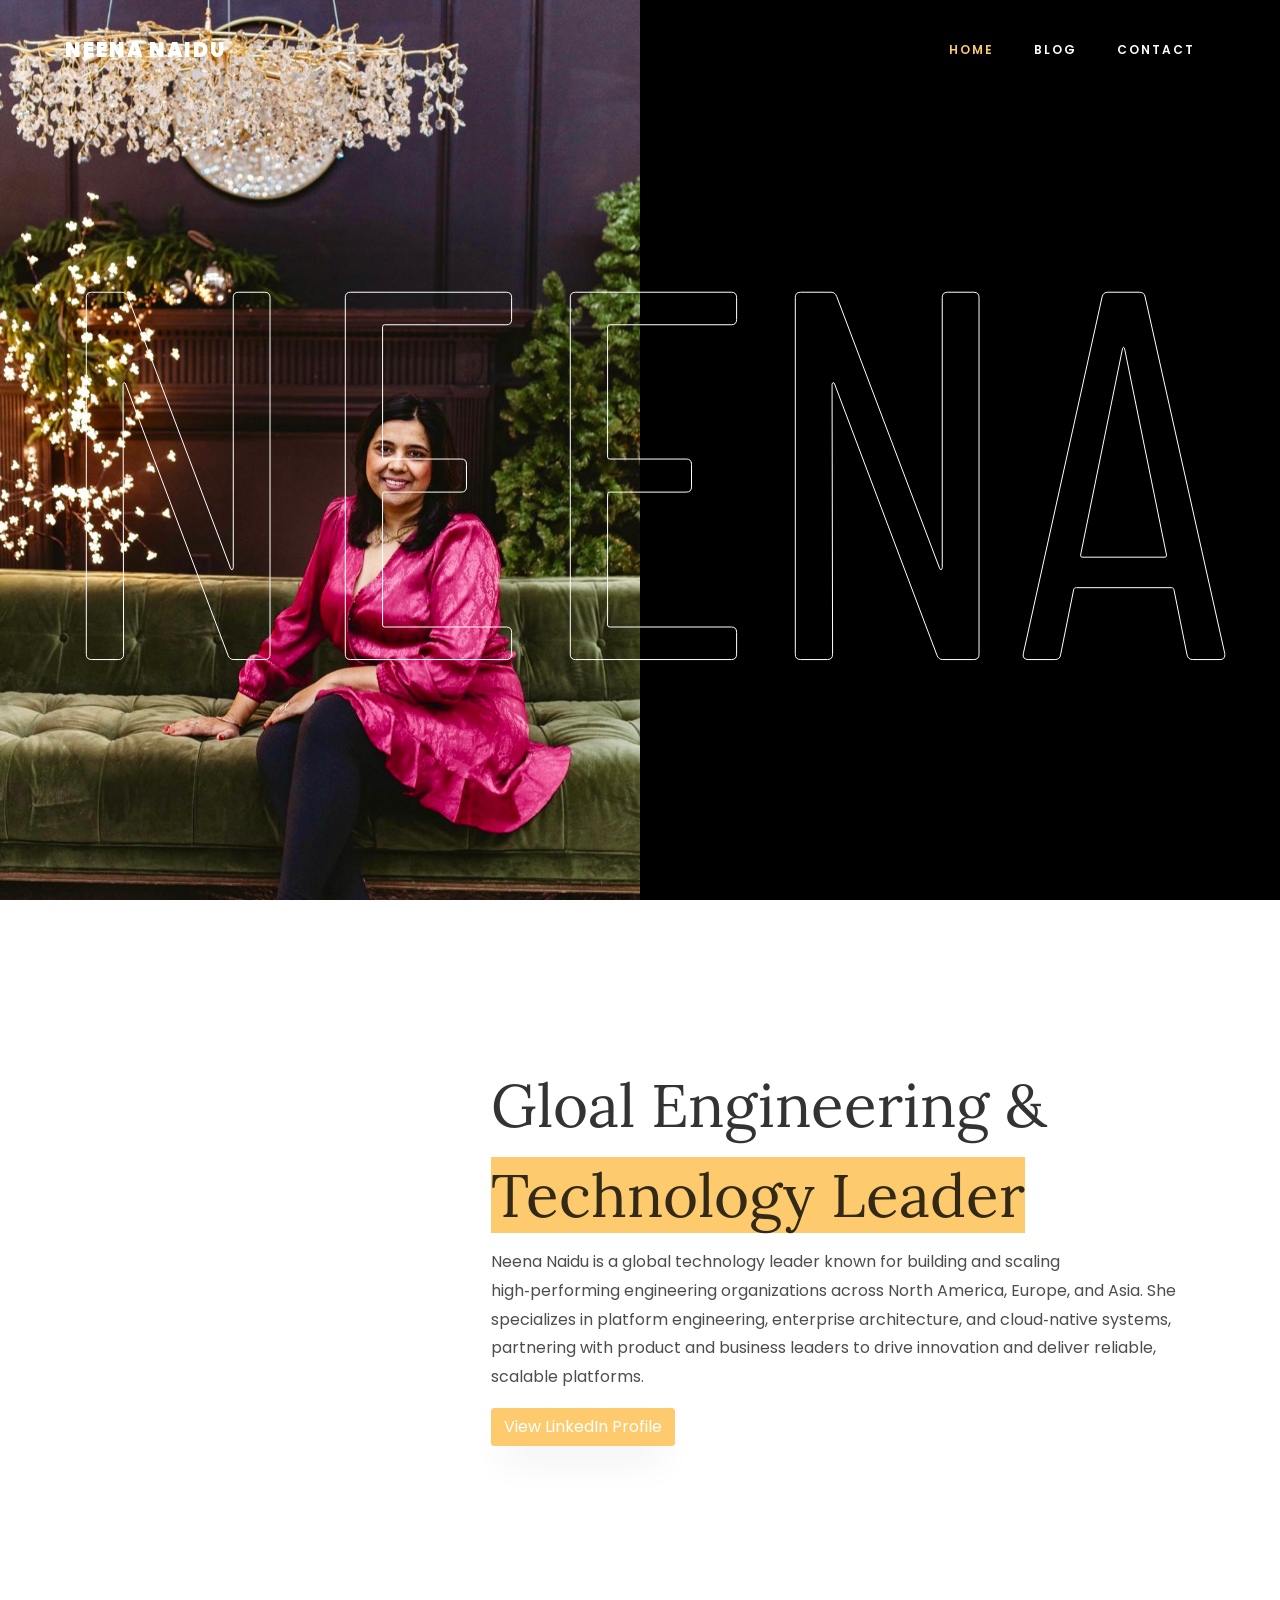
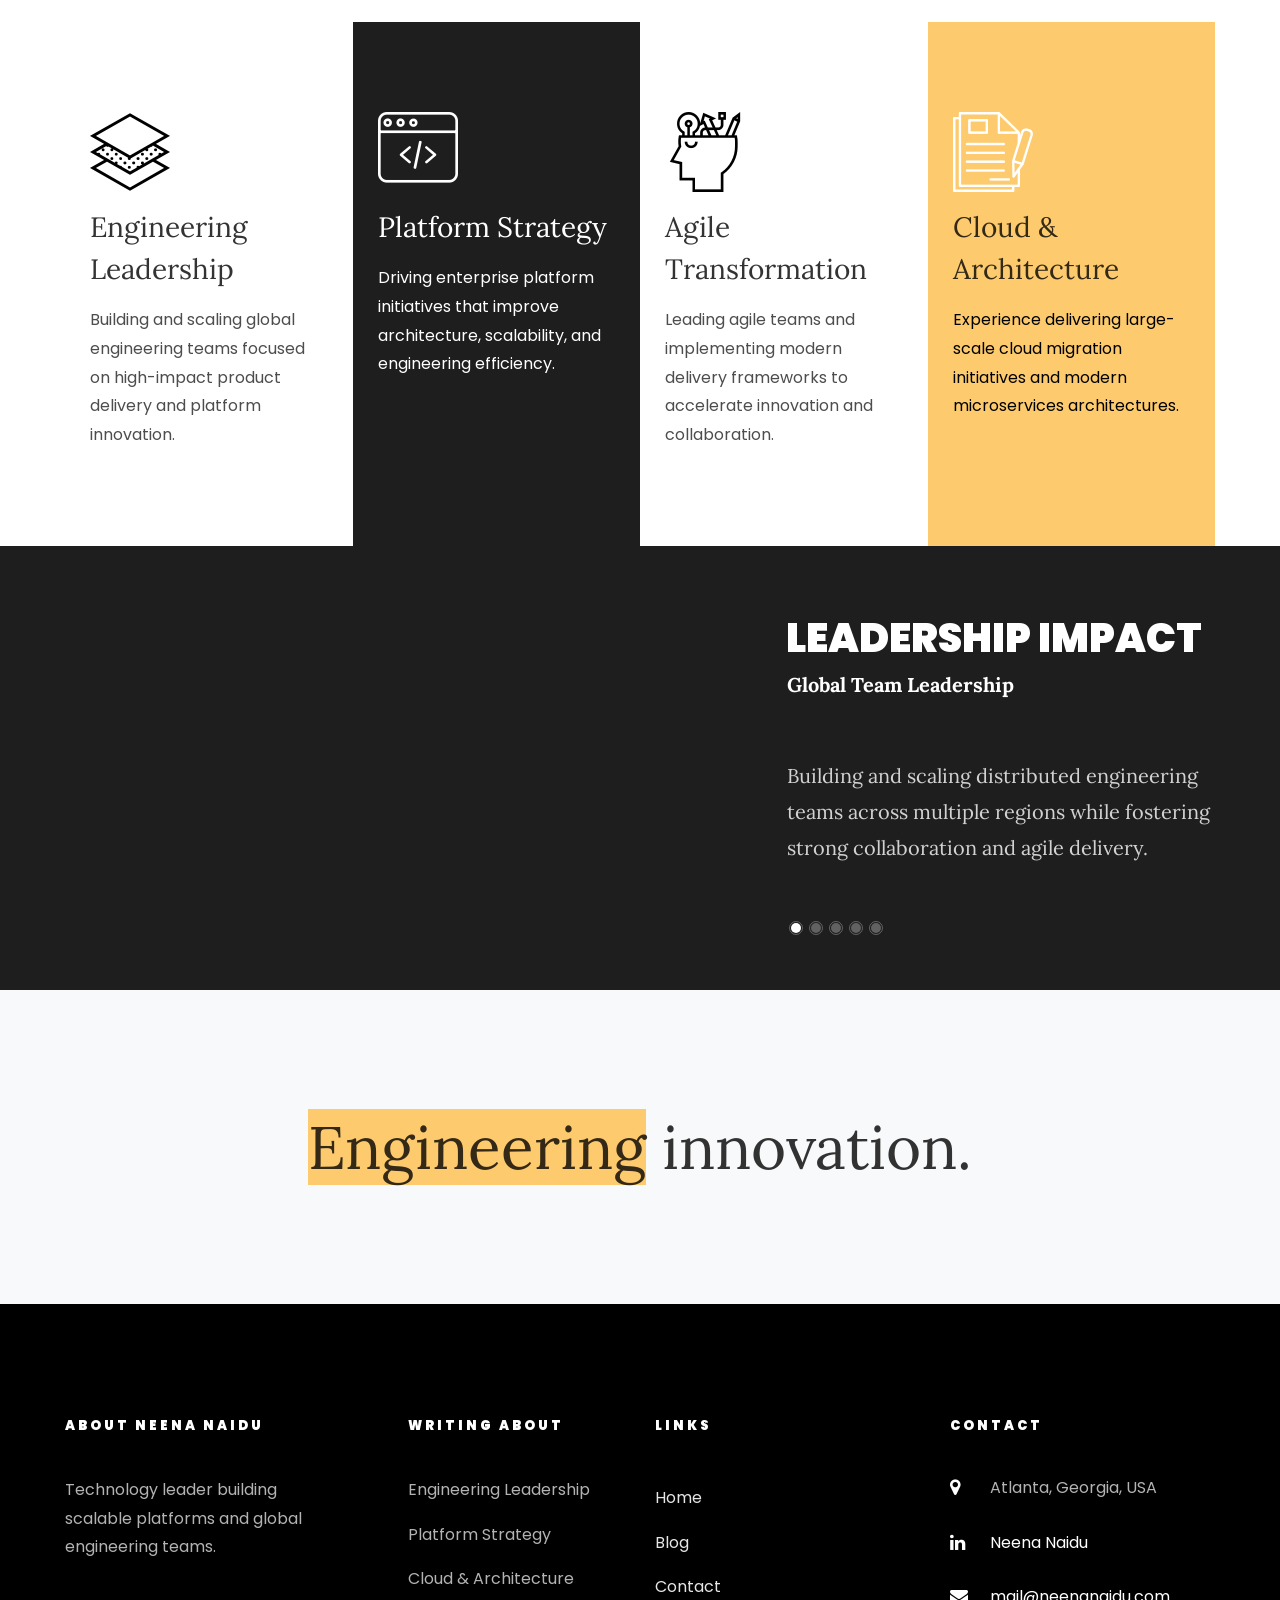
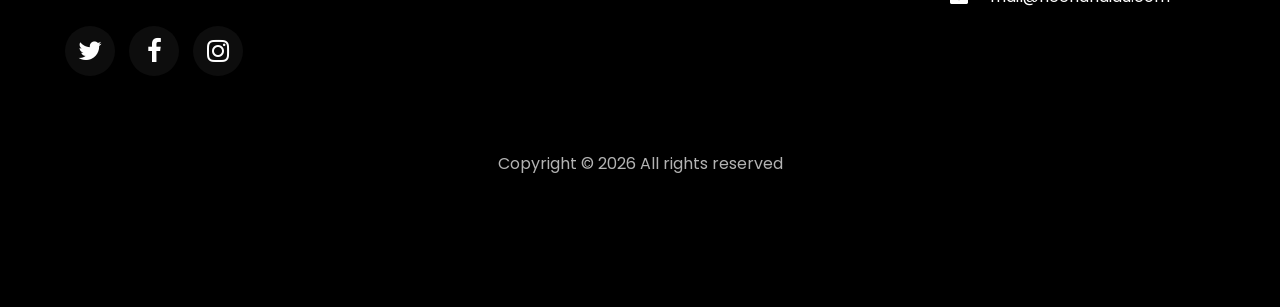
==== commit f9fc77e7: "Commit" ====
--- a/index.html
+++ b/index.html
@@ -208,10 +208,10 @@
 	<section class="testimony-section">
 		<div class="container">
 			<div class="row ftco-animate justify-content-center">
-				<div class="col-md-5 d-flex">
-					<div class="testimony-img" style="background-image: url(images/bg_2.jpg);"></div>
-				</div>
-				<div class="col-md-7 py-5 pl-md-5">
+				<div class="col-md-7 d-flex">
+					<div class="testimony-img" style="background-image: url(images/cover.png);"></div>
+				</div>
+				<div class="col-md-5 py-5 pl-md-5">
 					<div class="heading-section heading-section-white pt-4 ftco-animate">
 						<h2 class="mb-0">Leadership Impact</h2>
 					</div>
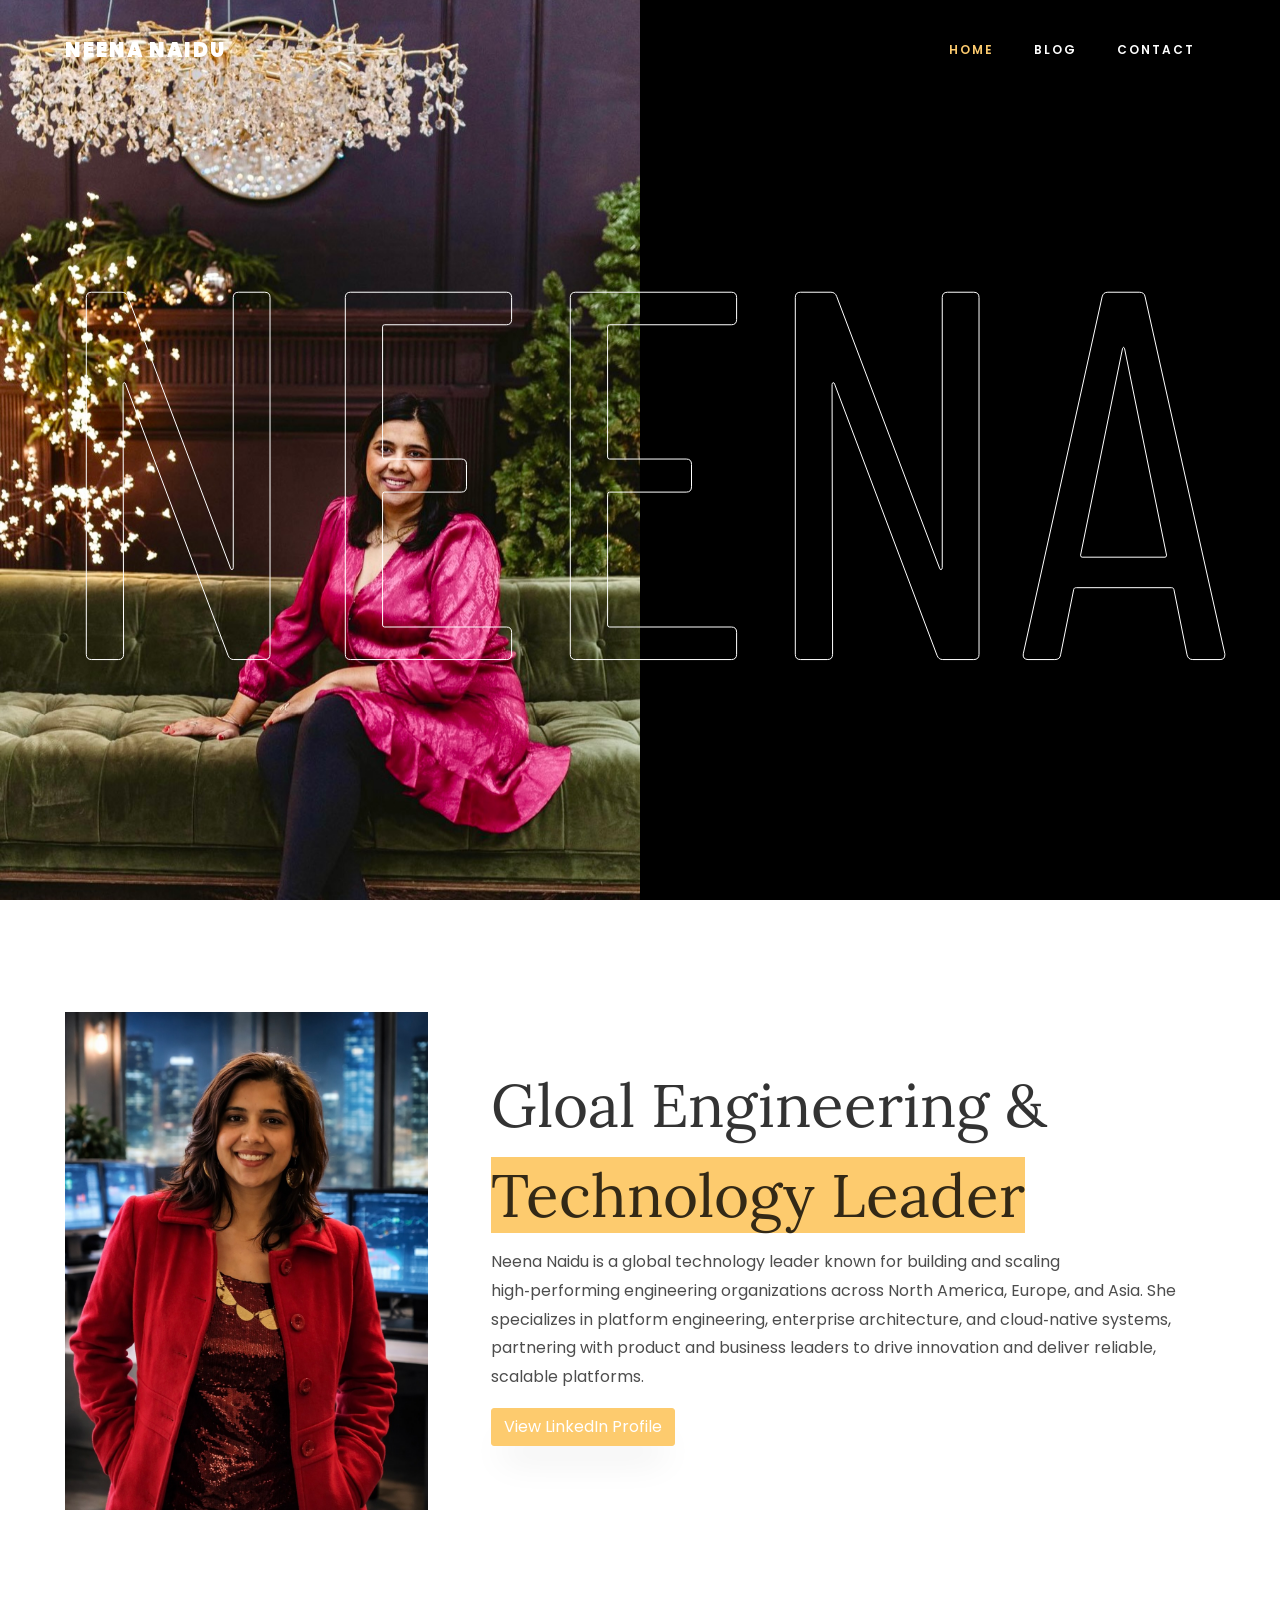
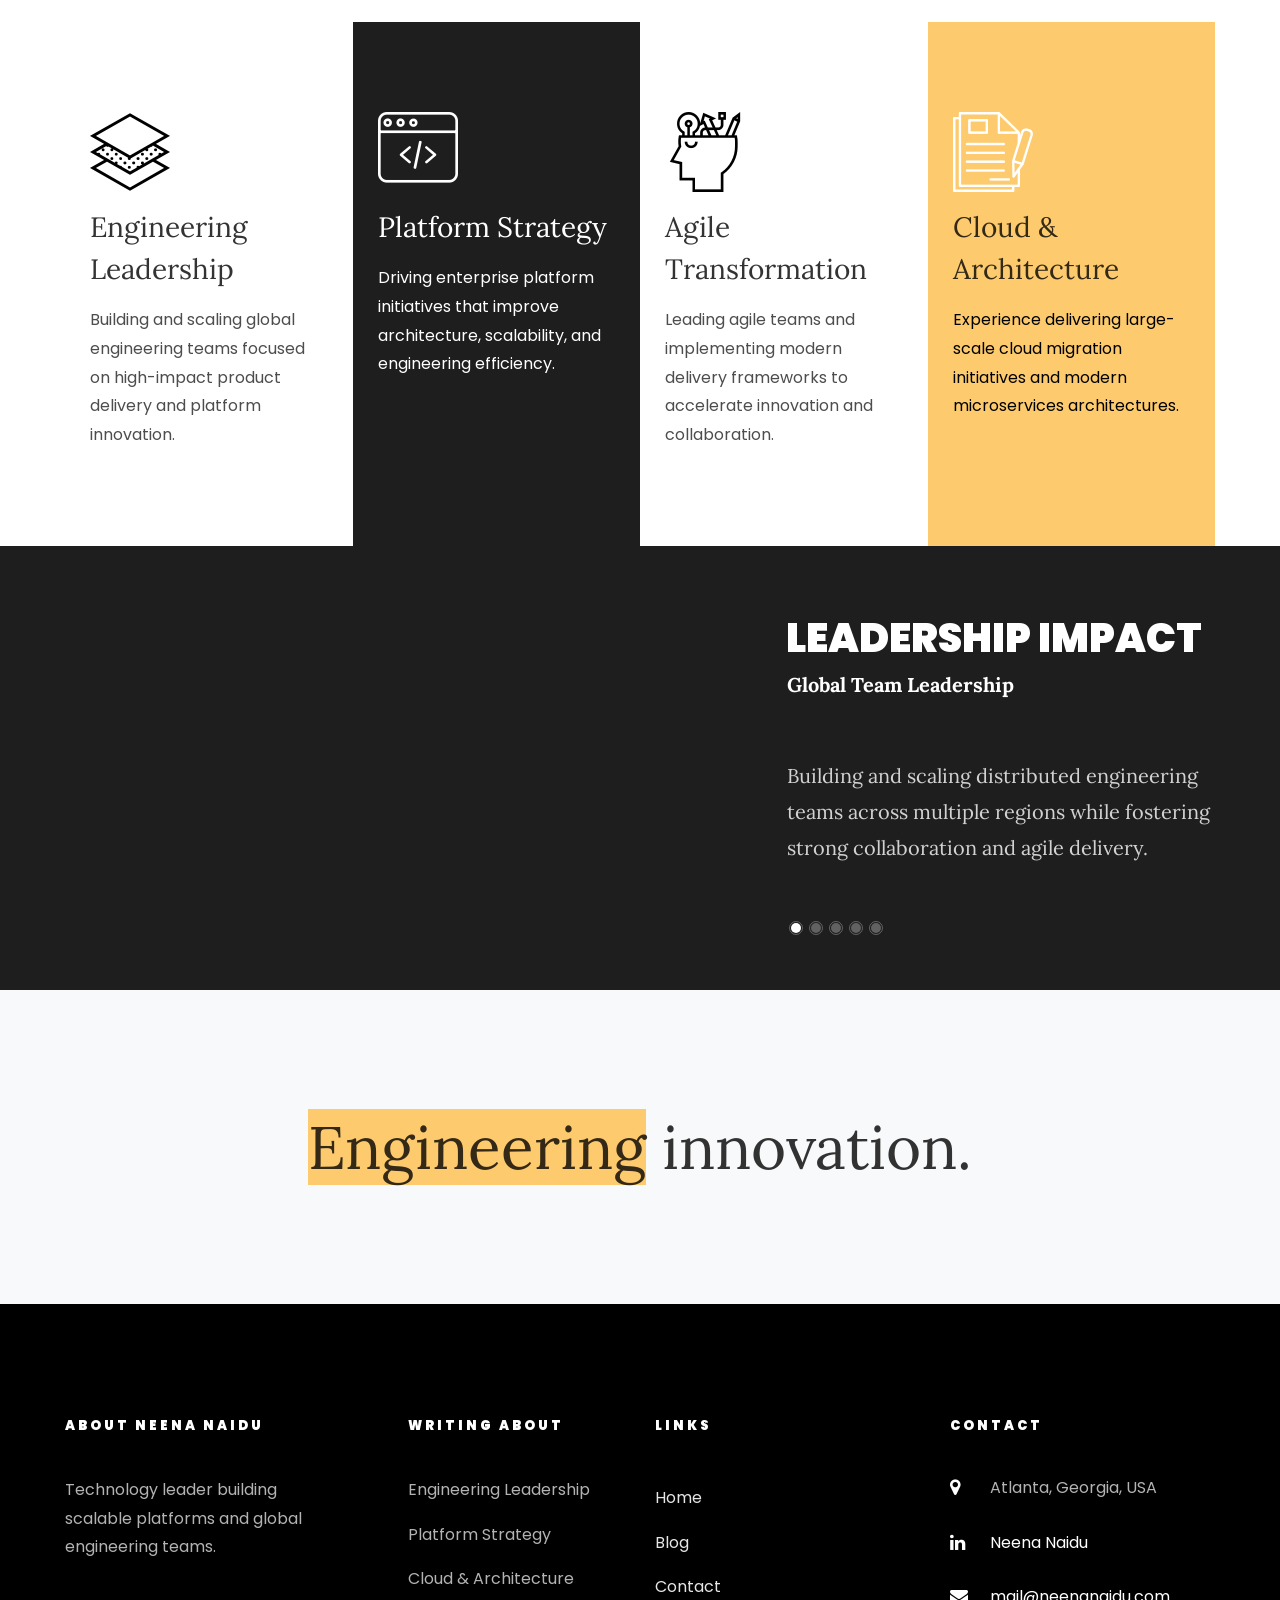
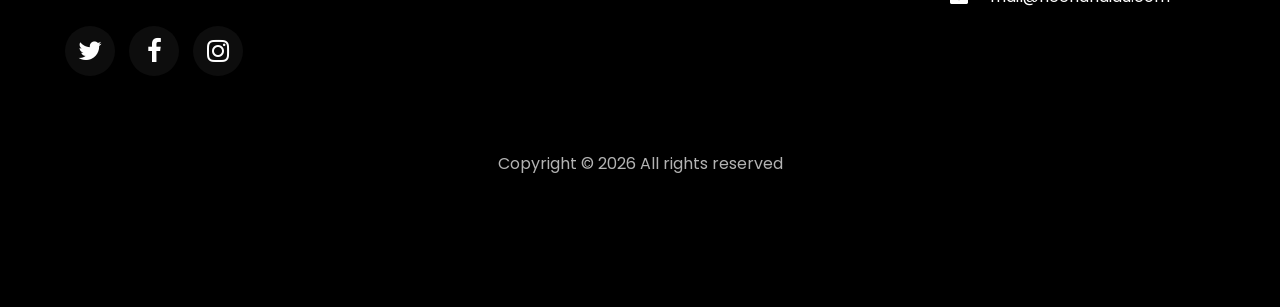
==== commit ab687e2e: "Commit" ====
--- a/index.html
+++ b/index.html
@@ -2,7 +2,7 @@
 <html lang="en">
 
 <head>
-	<title>Neena Naidu | Global Engineering Leader</title>
+	<title>Neena Naidu | Global Engineering Leader | Technology Executive</title>
 	<meta charset="utf-8">
 	<meta name="viewport" content="width=device-width, initial-scale=1, shrink-to-fit=no">
 
@@ -18,6 +18,7 @@
 	<meta property="og:description"
 		content="Follow Neena Naidu to explore her leadership in technology, innovative projects, and insights from a global engineering perspective.">
 	<meta property="og:image" content="https://www.neenanaidu.com/images/cover.png">
+	<meta property="og:image:alt" content="Neena Naidu Global Engineering Leader">
 	<meta property="og:image:width" content="1200">
 	<meta property="og:image:height" content="630">
 	<meta property="og:type" content="website">
@@ -38,12 +39,32 @@
 	<!-- Browser Theme Color -->
 	<meta name="theme-color" content="#0A0A0A">
 
+	<script type="application/ld+json">
+{
+ "@context": "https://schema.org",
+ "@type": "Person",
+ "name": "Neena Naidu",
+ "url": "https://www.neenanaidu.com",
+ "image": "https://www.neenanaidu.com/images/cover.png",
+ "jobTitle": "Global Engineering Leader",
+ "worksFor": {
+   "@type": "Organization",
+   "name": "Technology Industry"
+ },
+ "sameAs": [
+   "https://www.linkedin.com/in/neena-naidu",
+   "https://twitter.com/neenanaidu",
+   "https://www.instagram.com/NeensNaidu/"
+ ]
+}
+</script>
+
 	<!-- Favicon -->
 	<link rel="icon" type="image/png" href="/favicon-96x96.png" sizes="96x96" />
 	<link rel="icon" type="image/svg+xml" href="/favicon.svg" />
 	<link rel="shortcut icon" href="/favicon.ico" />
 	<link rel="apple-touch-icon" sizes="180x180" href="/apple-touch-icon.png" />
-	<meta name="apple-mobile-web-app-title" content="MyWebSiten" />
+	<meta name="apple-mobile-web-app-title" content="Neena Naidu" />
 	<link rel="manifest" href="/site.webmanifest" />
 
 
@@ -73,6 +94,8 @@
 	<link rel="stylesheet" href="css/flaticon.css">
 	<link rel="stylesheet" href="css/icomoon.css">
 	<link rel="stylesheet" href="css/style.css">
+
+
 </head>
 
 <body>
@@ -118,7 +141,7 @@
 						<div class="container-fluid p-0">
 							<div class="row d-flex no-gutters slider-text js-fullheight align-items-center justify-content-end"
 								data-scrollax-parent="true">
-								<div class="one-third img js-fullheight" style="background-image:url(images/bg_2.jpg);">
+								<div class="one-third img js-fullheight" style="background-image:url(images/neenanaidu2.jpeg);">
 									<div class="overlay"></div>
 								</div>
 							</div>
@@ -135,7 +158,7 @@
 		<div class="container">
 			<div class="row justify-content-end">
 				<div class="col-md-4 d-flex">
-					<div class="img" style="background-image: url('images/bg_2.jpg')"></div>
+					<div class="img" style="background-image: url('images/neenanaidu2.jpeg')"></div>
 				</div>
 				<div class="col-md-8 py-md-5 pt-4 p-md-5">
 					<h2>Gloal Engineering &amp;<span> Technology Leader</span></h2>
@@ -143,7 +166,7 @@
 						engineering organizations across North America, Europe, and Asia. She specializes in platform
 						engineering, enterprise architecture, and cloud‑native systems, partnering with product and
 						business leaders to drive innovation and deliver reliable, scalable platforms.</p>
-					<p><a href="https://www.linkedin.com/in/neena-naidu" target="_blank" class="btn btn-primary">View
+					<p><a href="https://www.linkedin.com/in/neenanaidu/" target="_blank" class="btn btn-primary">View
 							LinkedIn Profile</a></p>
 				</div>
 			</div>
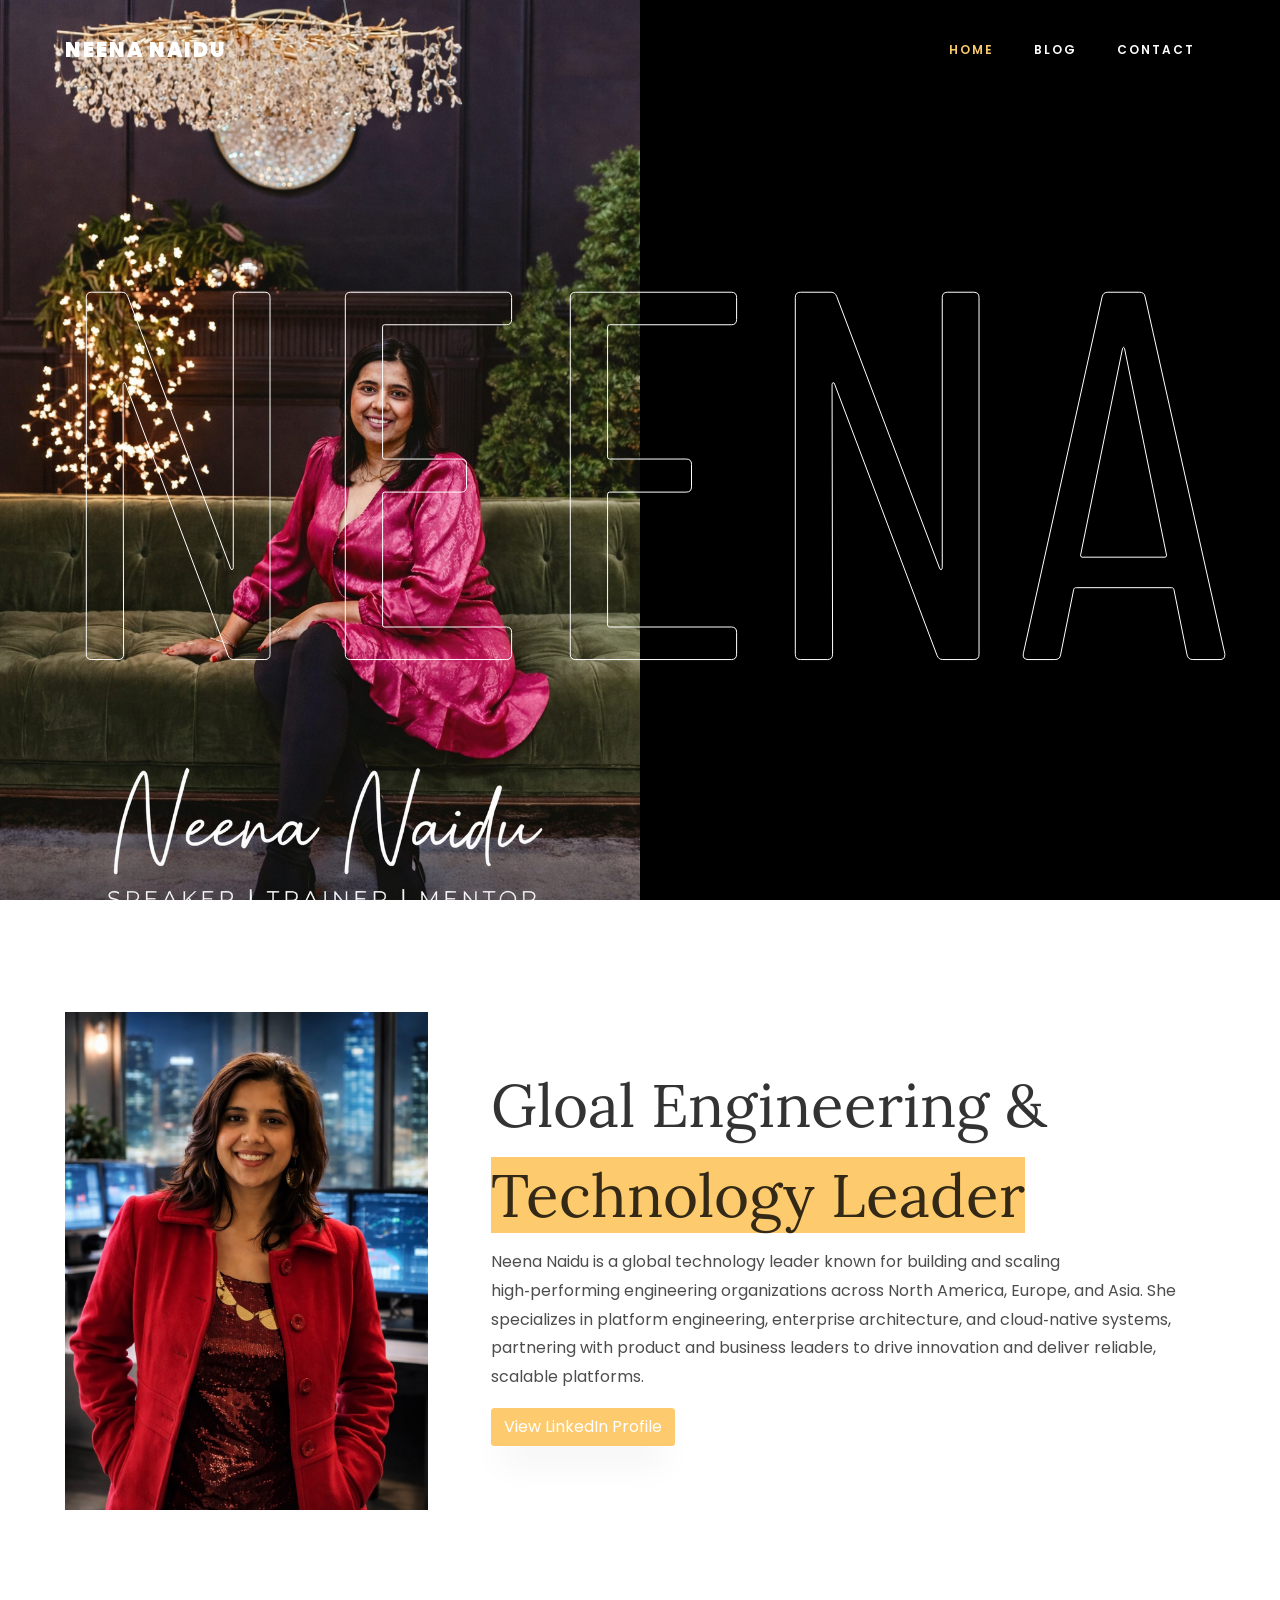
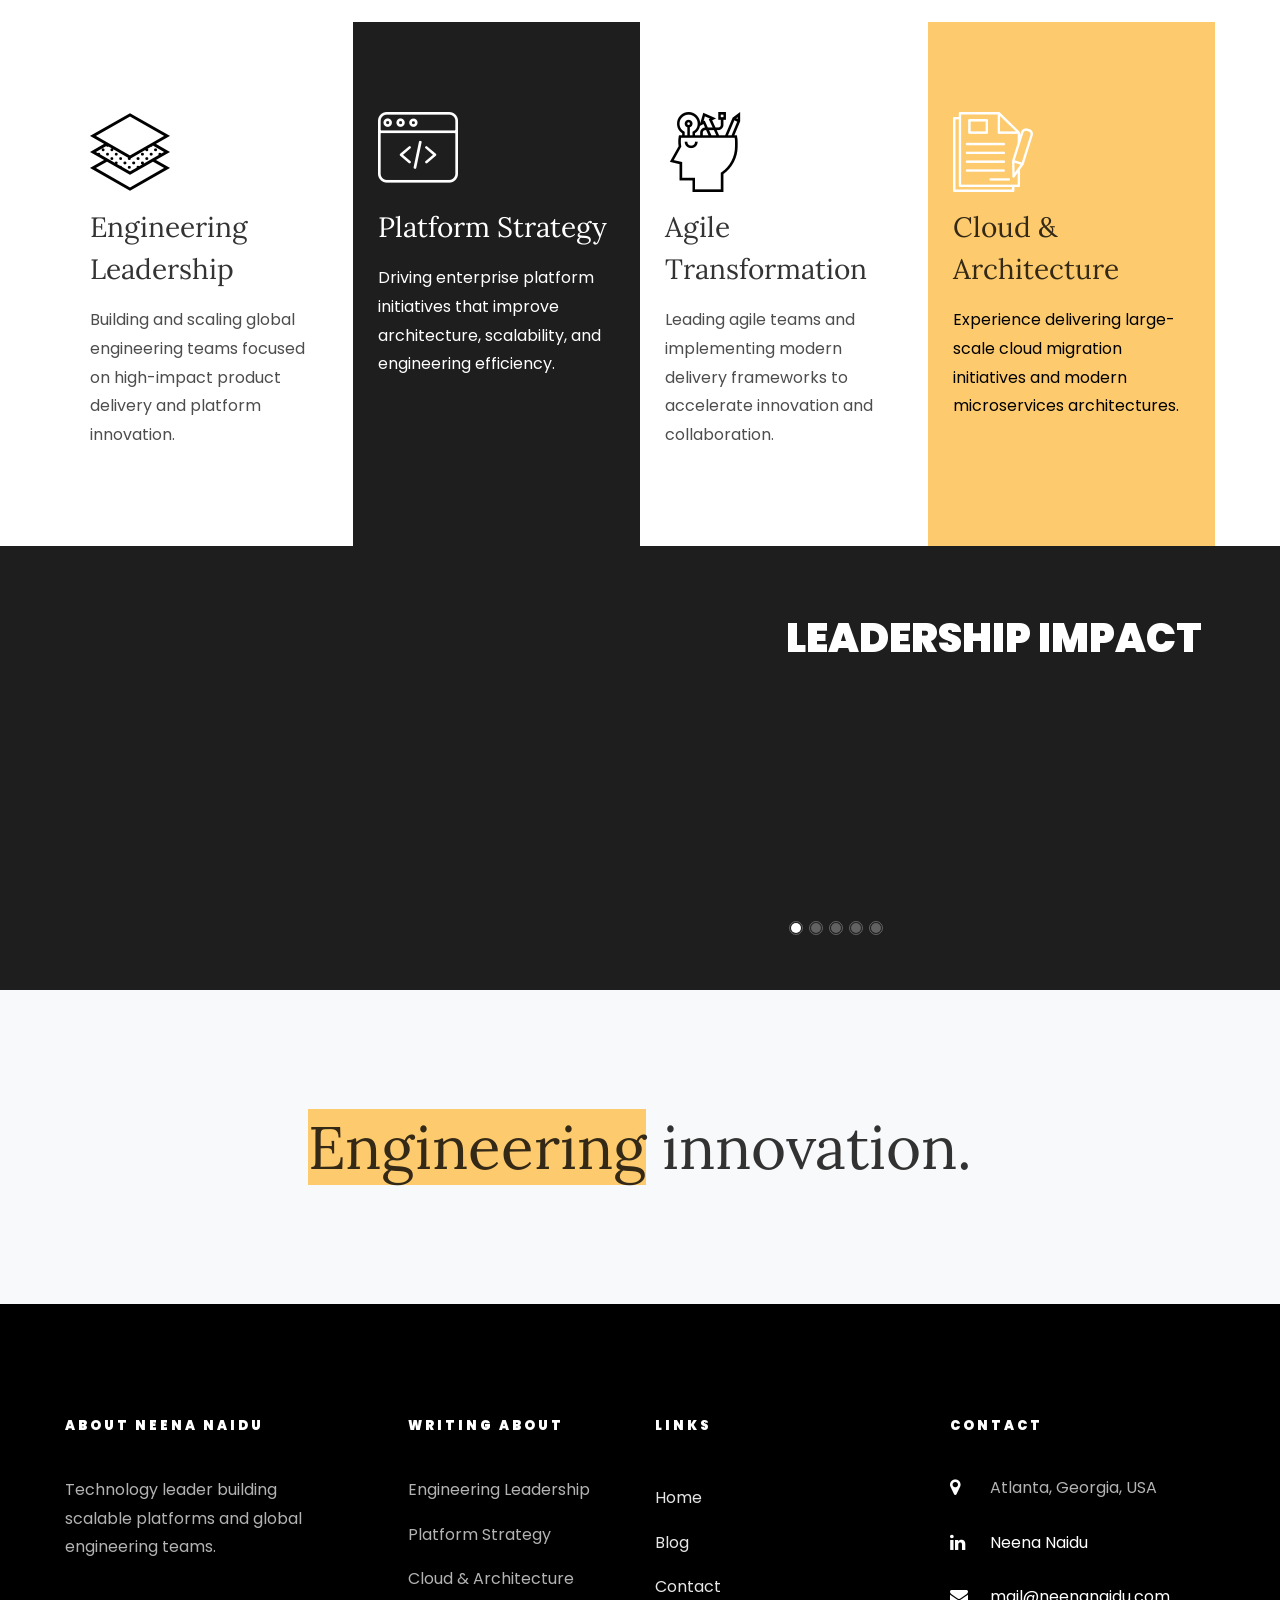
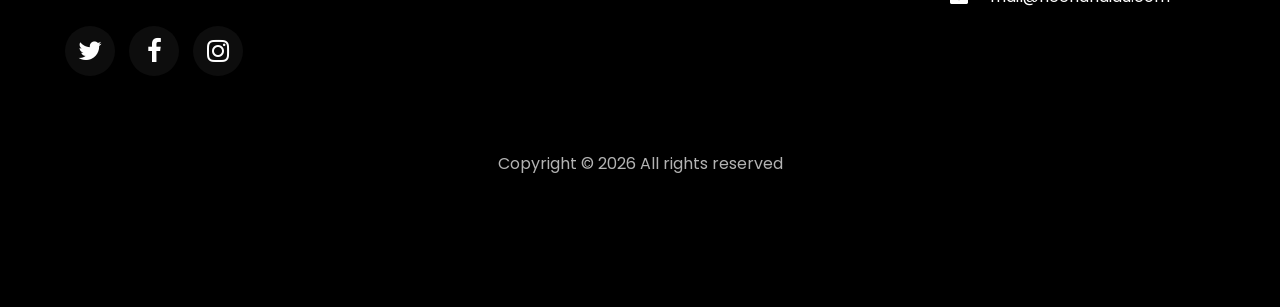
==== commit b6a7a397: "Commit" ====
--- a/index.html
+++ b/index.html
@@ -2,7 +2,7 @@
 <html lang="en">
 
 <head>
-	<title>Neena Naidu | Global Engineering Leader | Technology Executive</title>
+	<title>Neena Naidu | Global Engineering Leader</title>
 	<meta charset="utf-8">
 	<meta name="viewport" content="width=device-width, initial-scale=1, shrink-to-fit=no">
 
@@ -130,7 +130,7 @@
 						<div class="container-fluid p-0">
 							<div class="row d-md-flex no-gutters slider-text js-fullheight align-items-center justify-content-end"
 								data-scrollax-parent="true">
-								<div class="one-third img js-fullheight" style="background-image:url(images/bg_1.jpg);">
+								<div class="one-third img js-fullheight" style="background-image:url(images/image.jpg);">
 								</div>
 							</div>
 						</div>
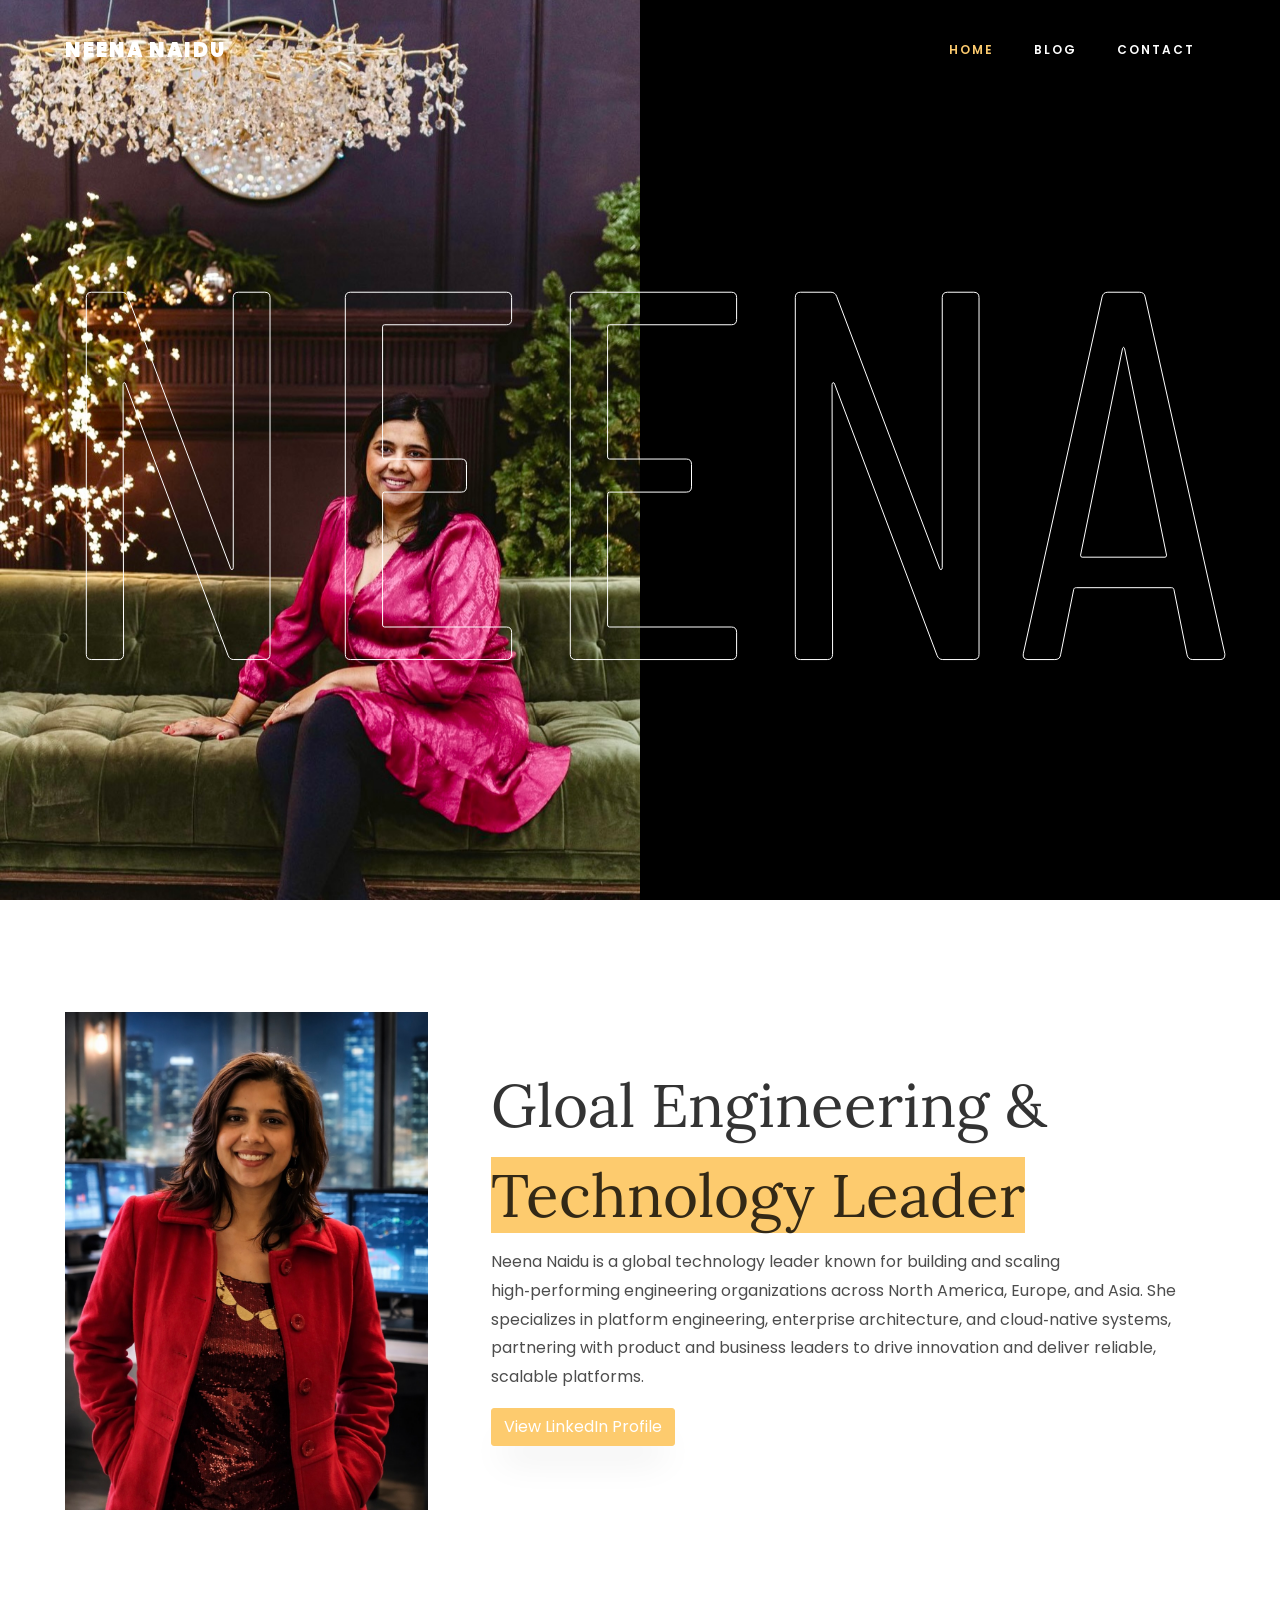
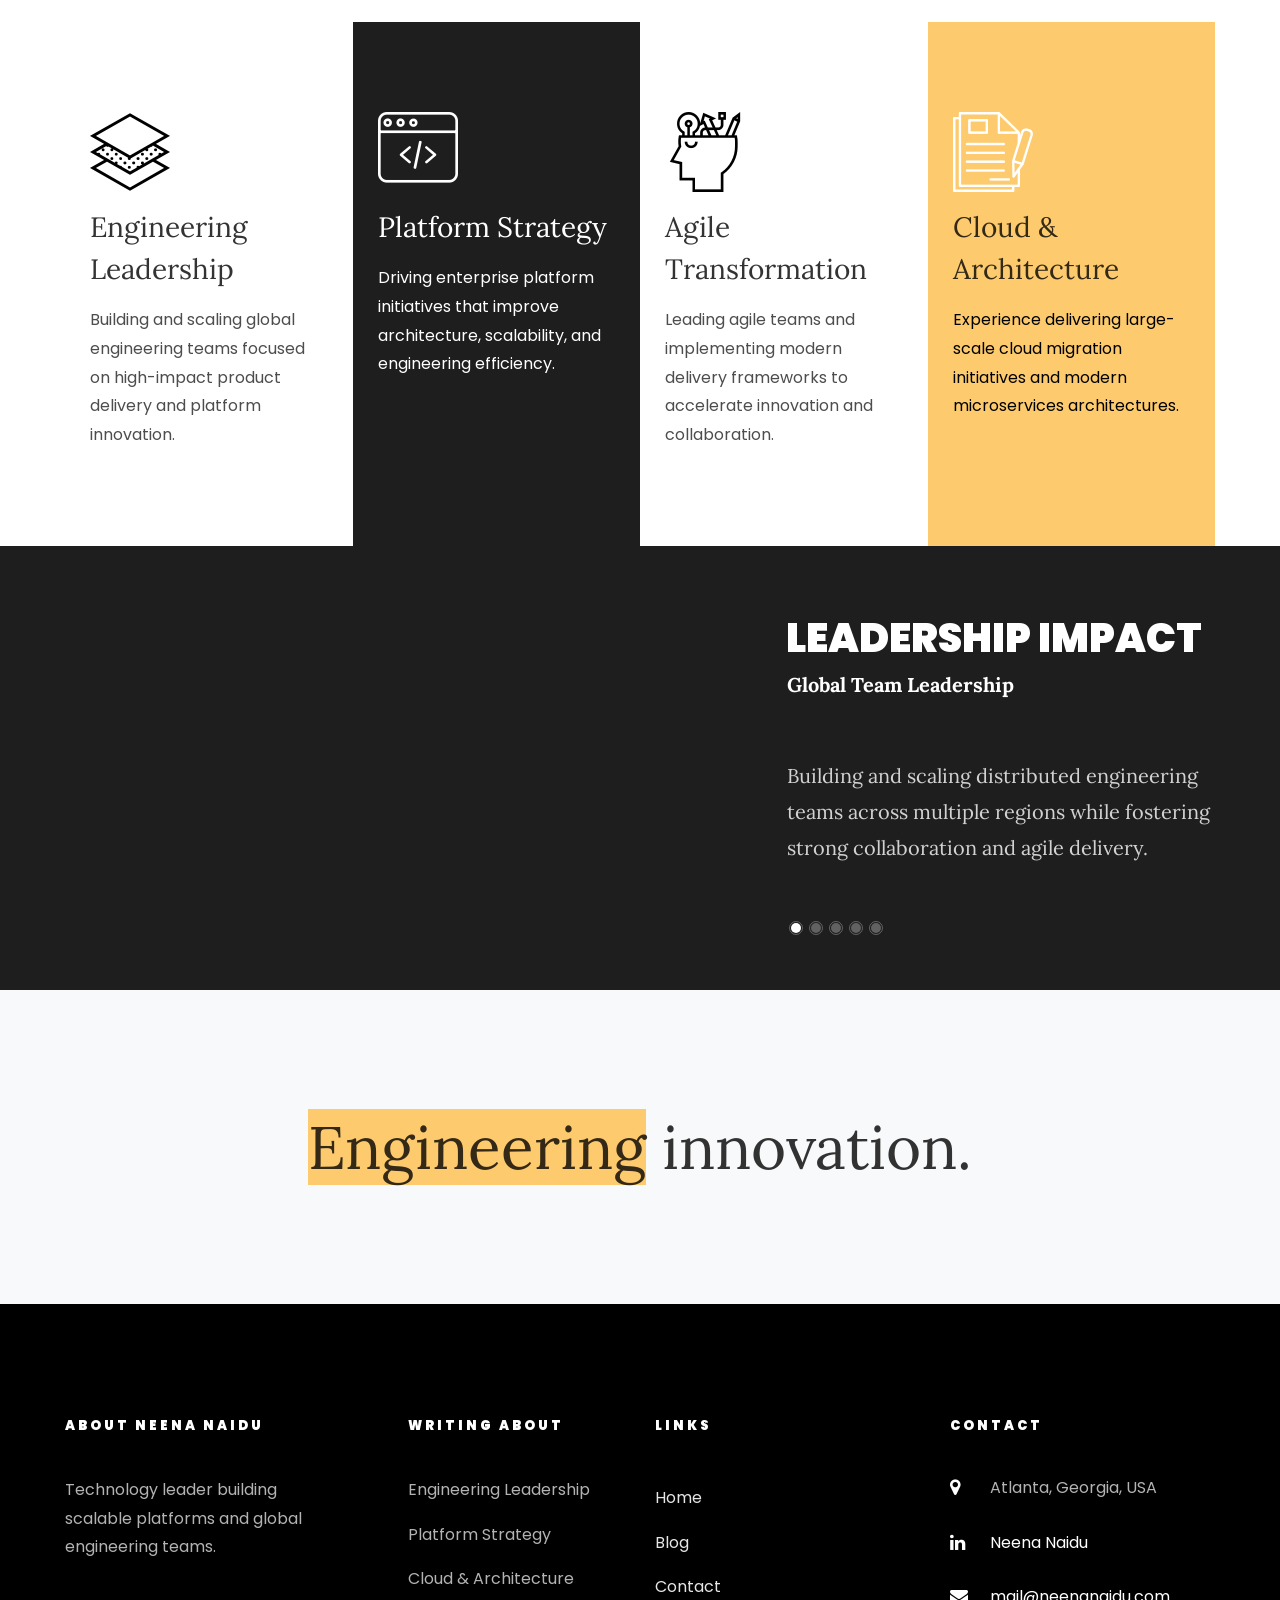
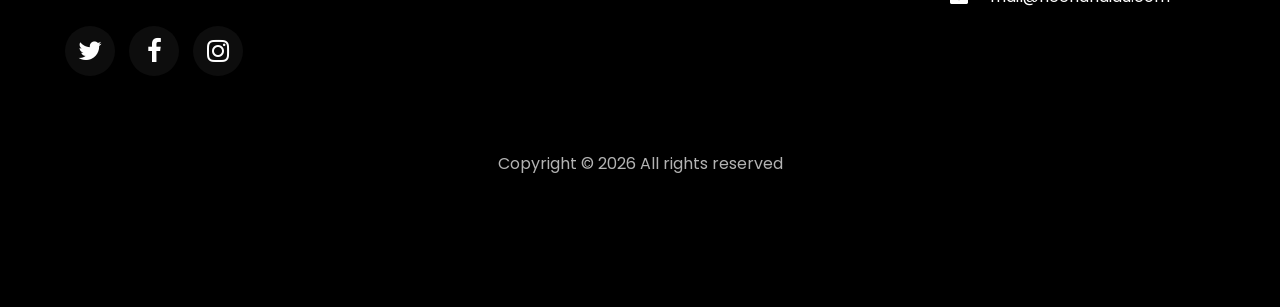
==== commit 898a8c77: "Commit" ====
--- a/index.html
+++ b/index.html
@@ -130,7 +130,7 @@
 						<div class="container-fluid p-0">
 							<div class="row d-md-flex no-gutters slider-text js-fullheight align-items-center justify-content-end"
 								data-scrollax-parent="true">
-								<div class="one-third img js-fullheight" style="background-image:url(images/image.jpg);">
+								<div class="one-third img js-fullheight" style="background-image:url(images/bg_1.jpg);">
 								</div>
 							</div>
 						</div>
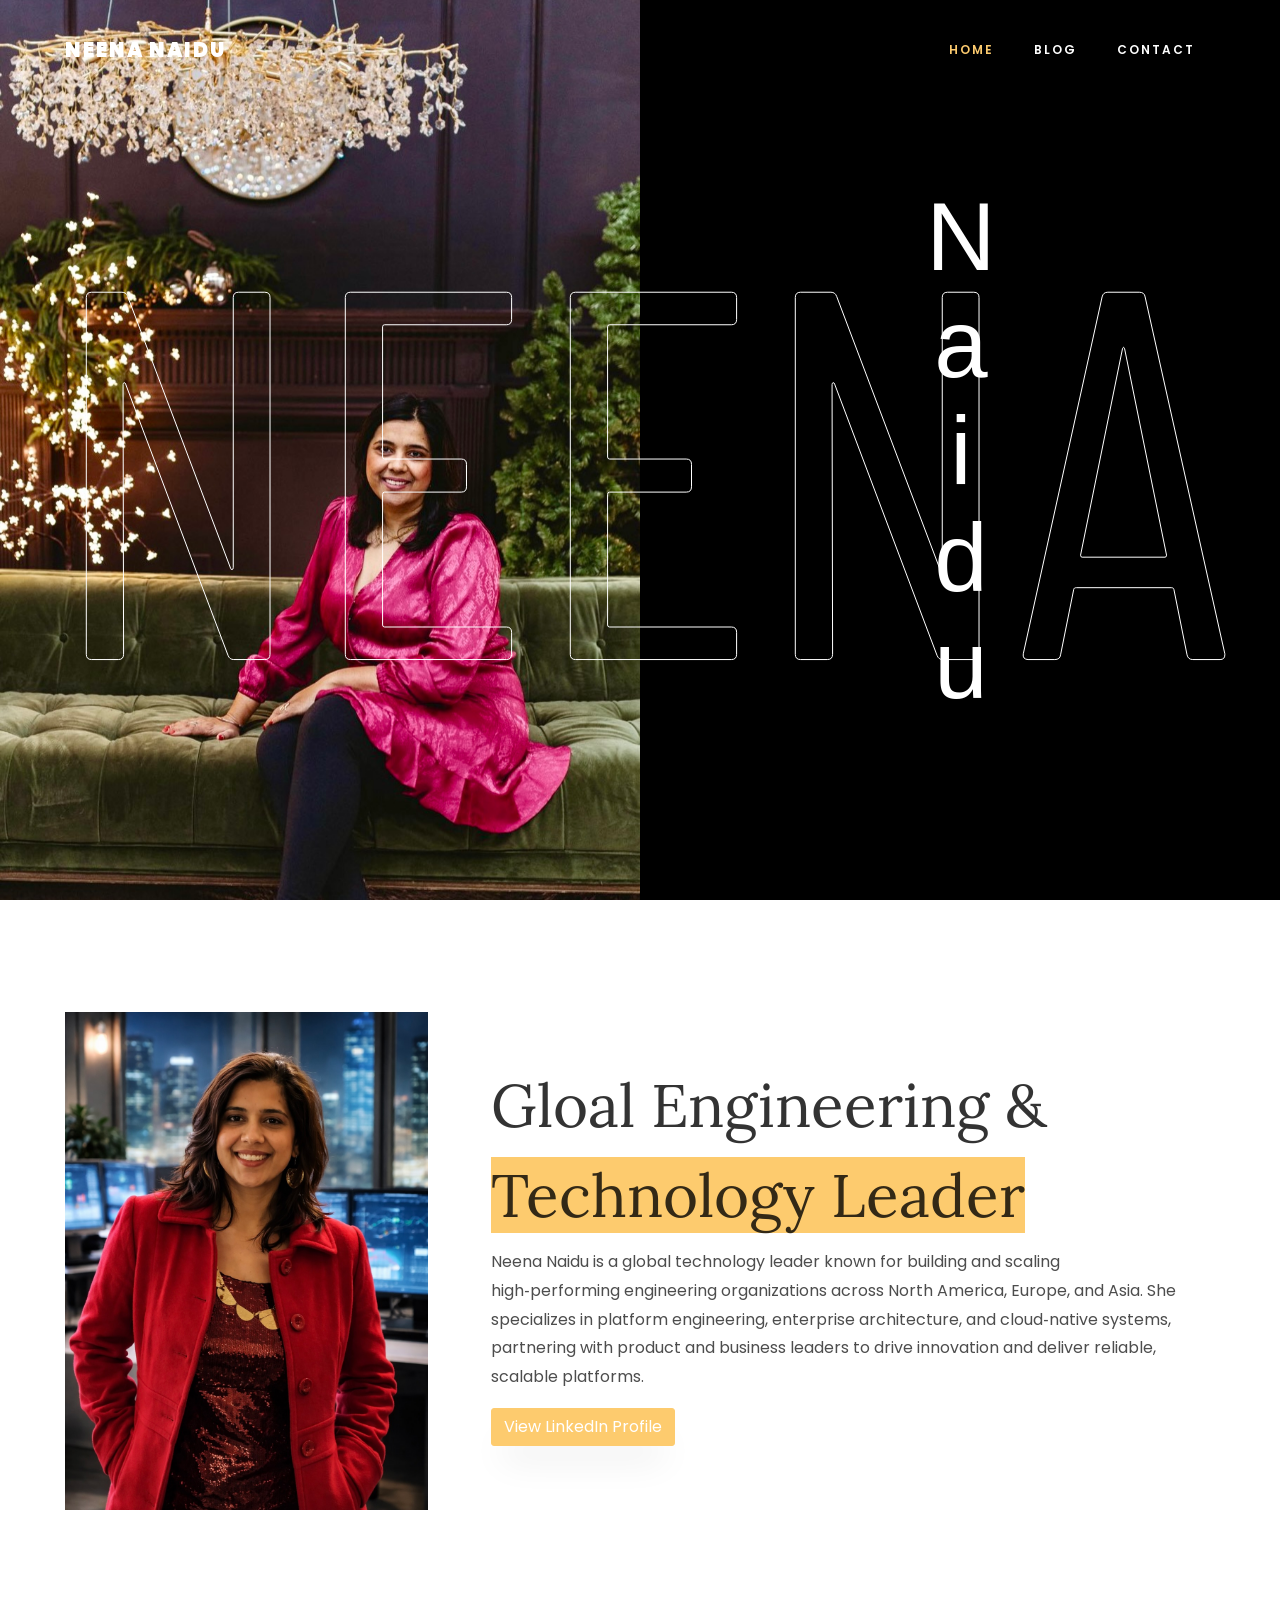
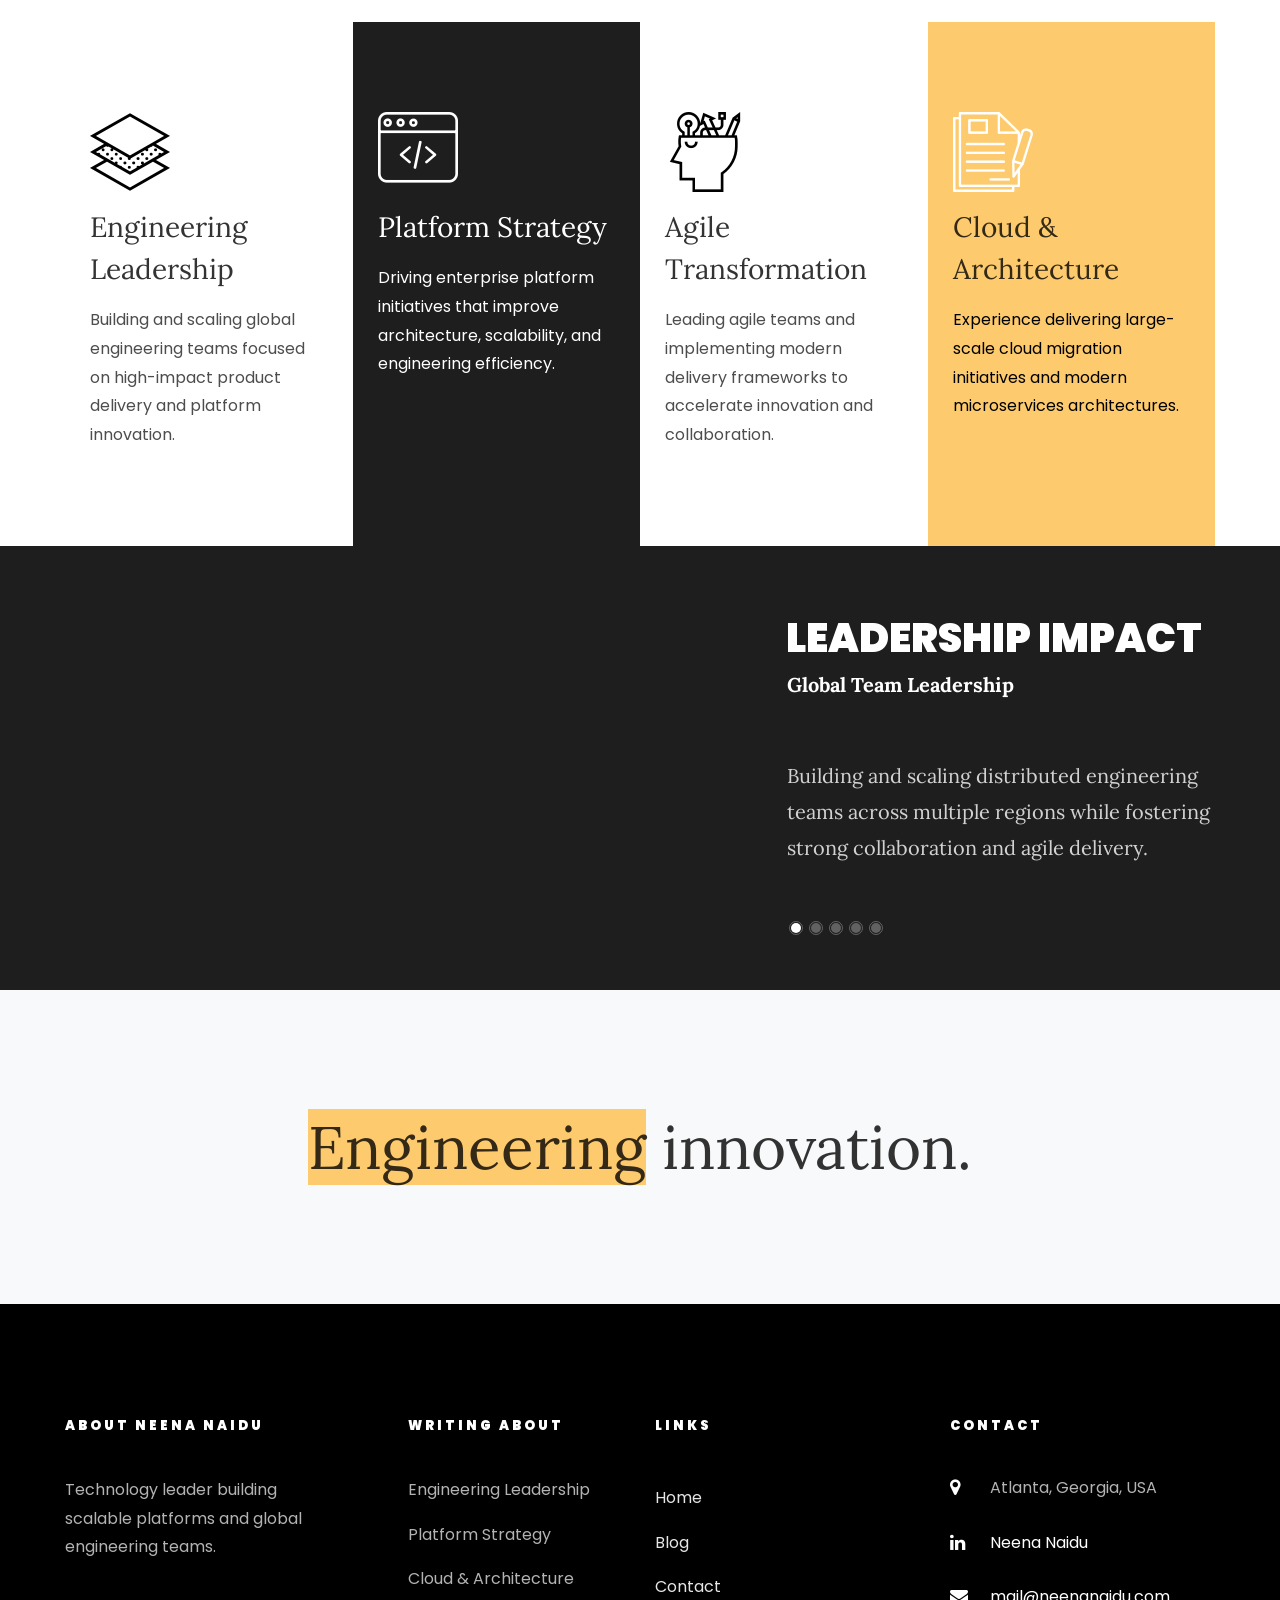
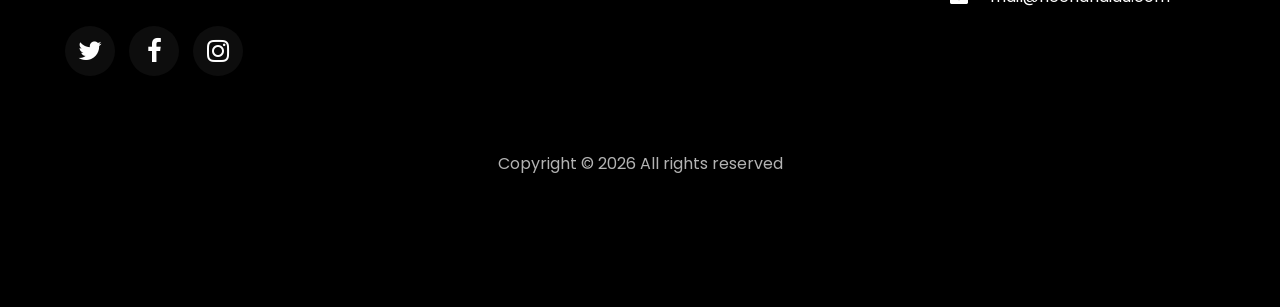
==== commit ff51a658: "Commit" ====
--- a/index.html
+++ b/index.html
@@ -122,7 +122,7 @@
 	<section id="home-section" class="hero">
 		<h1 class="vr text-center">Neena</h1>
 		<div class="js-fullheight home-wrap d-flex">
-			<div class="half order-md-last"></div>
+<div class="half order-md-last vertical-text">Naidu</div>
 			<div class="half">
 				<div class="home-slider owl-carousel">
 					<div class="slider-item js-fullheight">
